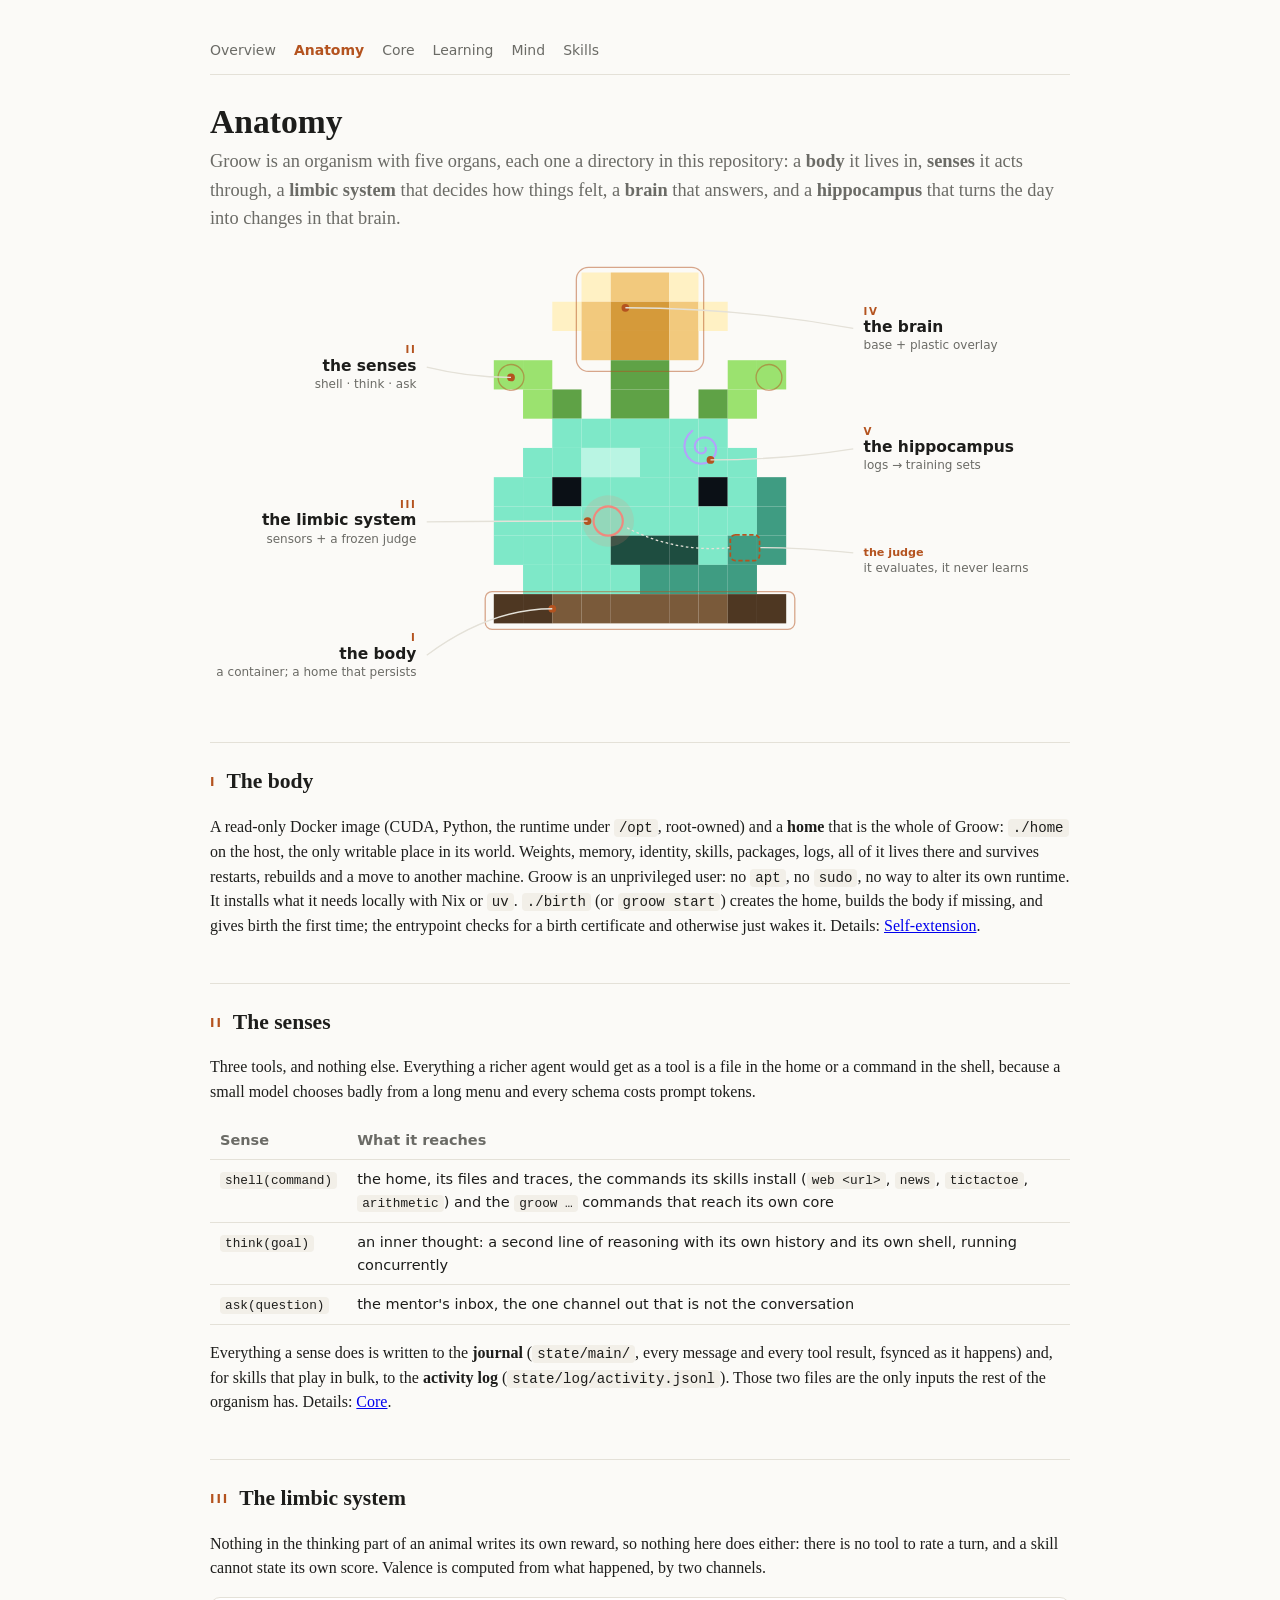
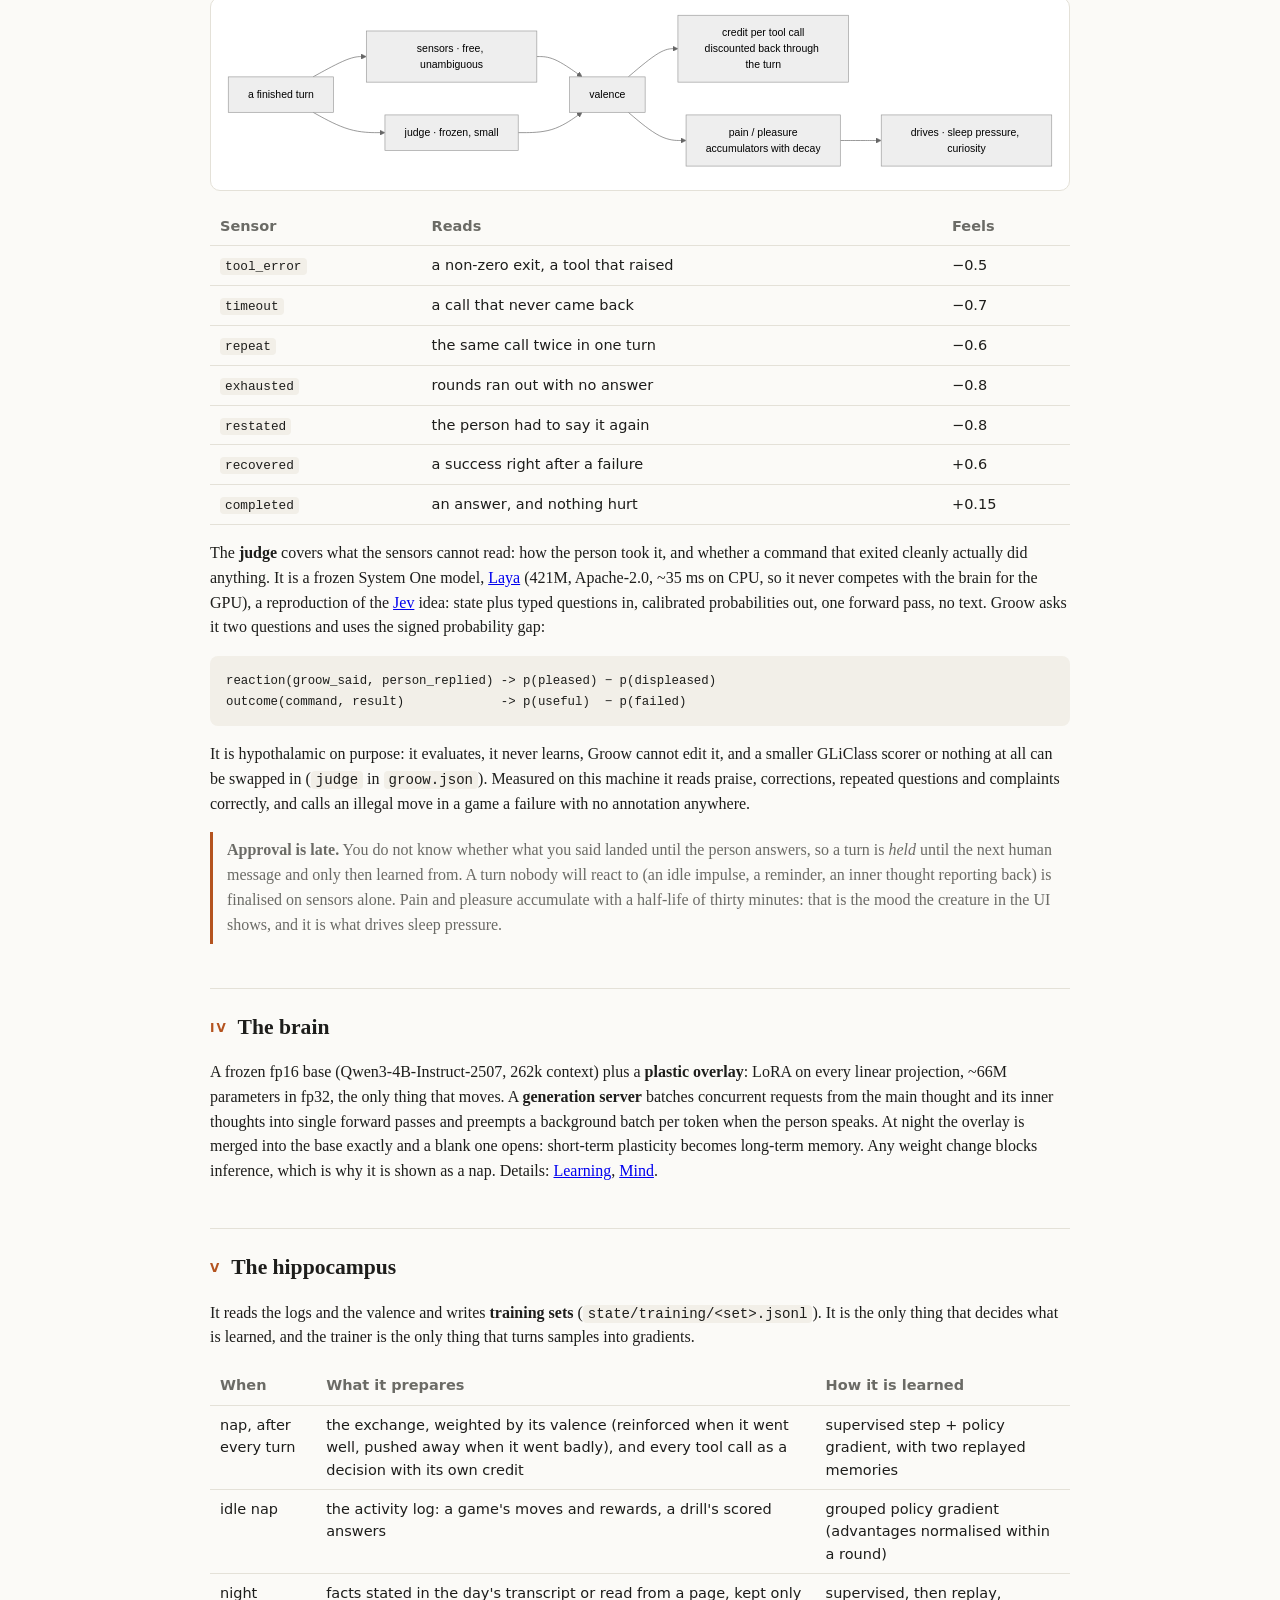
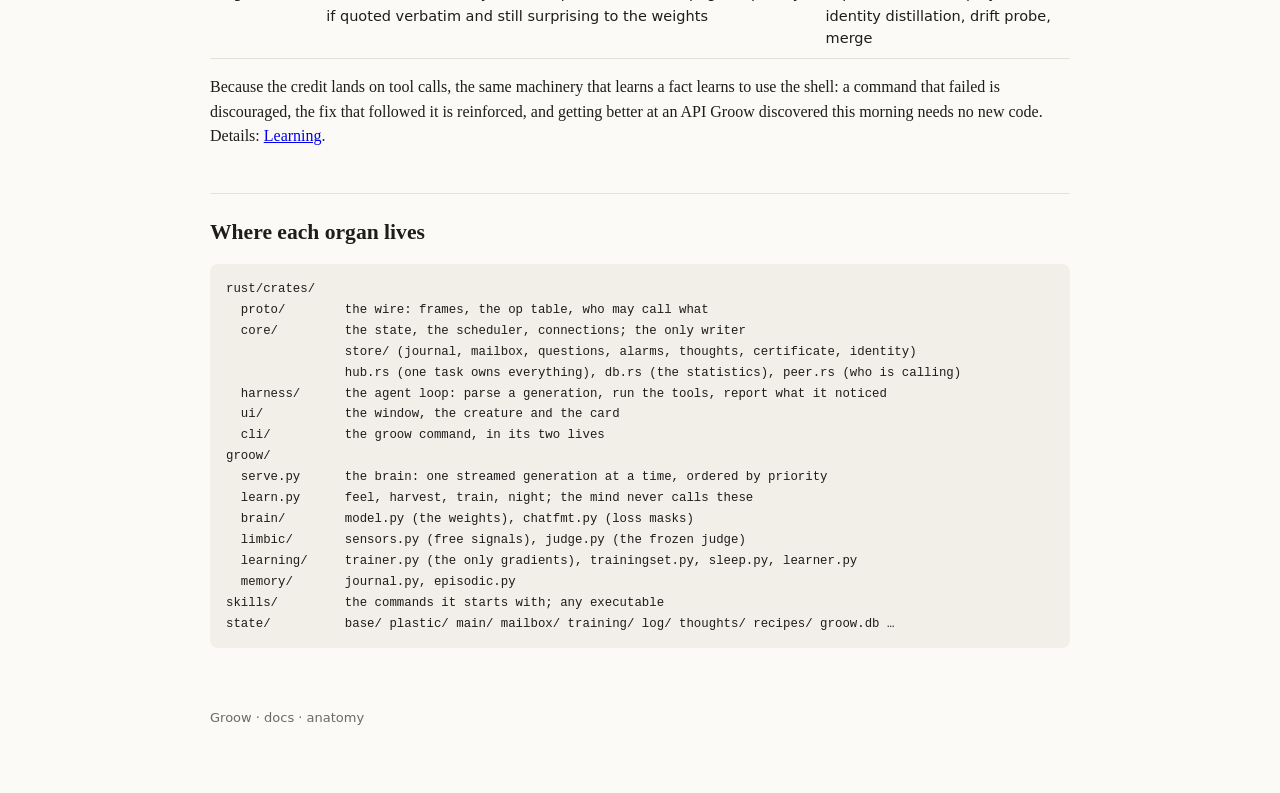
==== docs/anatomy.html @ c922eeb5 "learning runs between turns, and the docs follow the rewrite The core now schedules the learning pas" ====
<!doctype html><html lang="en"><head><title>Groow · anatomy</title><meta charset="utf-8"><meta name="viewport" content="width=device-width,initial-scale=1"><link rel="stylesheet" href="style.css"><script src="vendor/mermaid.min.js"></script><script src="_mermaid.js"></script><style>
.plate { width: 100%; height: auto; display: block; margin: 10px 0 30px; }
.plate .lead { stroke: var(--line); stroke-width: 1.5; fill: none; }
.plate .lead.soft { stroke-dasharray: 3 3; }
.plate .pin { fill: var(--accent); }
.plate .num { fill: var(--accent); font: 700 12px/1 system-ui, sans-serif; letter-spacing: .16em; }
.plate .ttl { fill: var(--ink); font: 600 18px/1 system-ui, sans-serif; }
.plate .gloss { fill: var(--mute); font: 400 14px/1 system-ui, sans-serif; }
.plate .tiny { fill: var(--accent); font: 600 13px/1 system-ui, sans-serif; }
.plate .organ-ring { fill: none; stroke: var(--accent); stroke-width: 1.5; opacity: .5; }
.plate .organ-limbic-halo { fill: #ff7b72; opacity: .16; }
.plate .organ-limbic { fill: none; stroke: #ff7b72; stroke-width: 2.5; opacity: .85; }
.plate .organ-spiral { fill: none; stroke: #b89cff; stroke-width: 2.5; stroke-linecap: round; opacity: .9; }
h2 .roman { color: var(--accent); font: 700 12px/1 system-ui, sans-serif; letter-spacing: .16em; margin-right: 10px; vertical-align: 2px; }
.plate .organ-judge { fill: none; stroke: var(--accent); stroke-width: 2; stroke-dasharray: 5 3; }
@media (max-width: 640px) { .plate .gloss { display: none; } }
</style></head><body><main>
<nav class="top"><a href="index.html">Overview</a><a href="anatomy.html" class="here">Anatomy</a><a href="core.html">Core</a><a href="learning.html">Learning</a><a href="mind.html">Mind</a><a href="extension.html">Skills</a></nav>
<h1>Anatomy</h1>
<p class="lead">Groow is an organism with five organs, each one a directory in this repository: a <b>body</b> it lives in, <b>senses</b> it acts through, a <b>limbic system</b> that decides how things felt, a <b>brain</b> that answers, and a <b>hippocampus</b> that turns the day into changes in that brain.</p>

<svg viewBox="0 115 1000 520" class="plate" role="img" aria-label="Groow's anatomy on a drawing of the creature: I the body, II the senses, III the limbic system with its judge, IV the brain, V the hippocampus">
  <g class="creature">
      <rect x="432" y="140" width="34" height="34" fill="#fff1c4"/>
      <rect x="466" y="140" width="34" height="34" fill="#f2c97d"/>
      <rect x="500" y="140" width="34" height="34" fill="#f2c97d"/>
      <rect x="534" y="140" width="34" height="34" fill="#fff1c4"/>
      <rect x="398" y="174" width="34" height="34" fill="#fff1c4"/>
      <rect x="432" y="174" width="34" height="34" fill="#f2c97d"/>
      <rect x="466" y="174" width="34" height="34" fill="#d59a3a"/>
      <rect x="500" y="174" width="34" height="34" fill="#d59a3a"/>
      <rect x="534" y="174" width="34" height="34" fill="#f2c97d"/>
      <rect x="568" y="174" width="34" height="34" fill="#fff1c4"/>
      <rect x="432" y="208" width="34" height="34" fill="#f2c97d"/>
      <rect x="466" y="208" width="34" height="34" fill="#d59a3a"/>
      <rect x="500" y="208" width="34" height="34" fill="#d59a3a"/>
      <rect x="534" y="208" width="34" height="34" fill="#f2c97d"/>
      <rect x="330" y="242" width="34" height="34" fill="#9be26f"/>
      <rect x="364" y="242" width="34" height="34" fill="#9be26f"/>
      <rect x="466" y="242" width="34" height="34" fill="#5fa246"/>
      <rect x="500" y="242" width="34" height="34" fill="#5fa246"/>
      <rect x="602" y="242" width="34" height="34" fill="#9be26f"/>
      <rect x="636" y="242" width="34" height="34" fill="#9be26f"/>
      <rect x="364" y="276" width="34" height="34" fill="#9be26f"/>
      <rect x="398" y="276" width="34" height="34" fill="#5fa246"/>
      <rect x="466" y="276" width="34" height="34" fill="#5fa246"/>
      <rect x="500" y="276" width="34" height="34" fill="#5fa246"/>
      <rect x="568" y="276" width="34" height="34" fill="#5fa246"/>
      <rect x="602" y="276" width="34" height="34" fill="#9be26f"/>
      <rect x="398" y="310" width="34" height="34" fill="#7ee8c8"/>
      <rect x="432" y="310" width="34" height="34" fill="#7ee8c8"/>
      <rect x="466" y="310" width="34" height="34" fill="#7ee8c8"/>
      <rect x="500" y="310" width="34" height="34" fill="#7ee8c8"/>
      <rect x="534" y="310" width="34" height="34" fill="#7ee8c8"/>
      <rect x="568" y="310" width="34" height="34" fill="#7ee8c8"/>
      <rect x="364" y="344" width="34" height="34" fill="#7ee8c8"/>
      <rect x="398" y="344" width="34" height="34" fill="#7ee8c8"/>
      <rect x="432" y="344" width="34" height="34" fill="#b9f5e3"/>
      <rect x="466" y="344" width="34" height="34" fill="#b9f5e3"/>
      <rect x="500" y="344" width="34" height="34" fill="#7ee8c8"/>
      <rect x="534" y="344" width="34" height="34" fill="#7ee8c8"/>
      <rect x="568" y="344" width="34" height="34" fill="#7ee8c8"/>
      <rect x="602" y="344" width="34" height="34" fill="#7ee8c8"/>
      <rect x="330" y="378" width="34" height="34" fill="#7ee8c8"/>
      <rect x="364" y="378" width="34" height="34" fill="#7ee8c8"/>
      <rect x="398" y="378" width="34" height="34" fill="#0b1016"/>
      <rect x="432" y="378" width="34" height="34" fill="#7ee8c8"/>
      <rect x="466" y="378" width="34" height="34" fill="#7ee8c8"/>
      <rect x="500" y="378" width="34" height="34" fill="#7ee8c8"/>
      <rect x="534" y="378" width="34" height="34" fill="#7ee8c8"/>
      <rect x="568" y="378" width="34" height="34" fill="#0b1016"/>
      <rect x="602" y="378" width="34" height="34" fill="#7ee8c8"/>
      <rect x="636" y="378" width="34" height="34" fill="#3f9c82"/>
      <rect x="330" y="412" width="34" height="34" fill="#7ee8c8"/>
      <rect x="364" y="412" width="34" height="34" fill="#7ee8c8"/>
      <rect x="398" y="412" width="34" height="34" fill="#7ee8c8"/>
      <rect x="432" y="412" width="34" height="34" fill="#7ee8c8"/>
      <rect x="466" y="412" width="34" height="34" fill="#7ee8c8"/>
      <rect x="500" y="412" width="34" height="34" fill="#7ee8c8"/>
      <rect x="534" y="412" width="34" height="34" fill="#7ee8c8"/>
      <rect x="568" y="412" width="34" height="34" fill="#7ee8c8"/>
      <rect x="602" y="412" width="34" height="34" fill="#7ee8c8"/>
      <rect x="636" y="412" width="34" height="34" fill="#3f9c82"/>
      <rect x="330" y="446" width="34" height="34" fill="#7ee8c8"/>
      <rect x="364" y="446" width="34" height="34" fill="#7ee8c8"/>
      <rect x="398" y="446" width="34" height="34" fill="#7ee8c8"/>
      <rect x="432" y="446" width="34" height="34" fill="#7ee8c8"/>
      <rect x="466" y="446" width="34" height="34" fill="#1e4d40"/>
      <rect x="500" y="446" width="34" height="34" fill="#1e4d40"/>
      <rect x="534" y="446" width="34" height="34" fill="#1e4d40"/>
      <rect x="568" y="446" width="34" height="34" fill="#7ee8c8"/>
      <rect x="602" y="446" width="34" height="34" fill="#3f9c82"/>
      <rect x="636" y="446" width="34" height="34" fill="#3f9c82"/>
      <rect x="364" y="480" width="34" height="34" fill="#7ee8c8"/>
      <rect x="398" y="480" width="34" height="34" fill="#7ee8c8"/>
      <rect x="432" y="480" width="34" height="34" fill="#7ee8c8"/>
      <rect x="466" y="480" width="34" height="34" fill="#7ee8c8"/>
      <rect x="500" y="480" width="34" height="34" fill="#3f9c82"/>
      <rect x="534" y="480" width="34" height="34" fill="#3f9c82"/>
      <rect x="568" y="480" width="34" height="34" fill="#3f9c82"/>
      <rect x="602" y="480" width="34" height="34" fill="#3f9c82"/>
      <rect x="330" y="514" width="34" height="34" fill="#4e3722"/>
      <rect x="364" y="514" width="34" height="34" fill="#4e3722"/>
      <rect x="398" y="514" width="34" height="34" fill="#7a5a3a"/>
      <rect x="432" y="514" width="34" height="34" fill="#7a5a3a"/>
      <rect x="466" y="514" width="34" height="34" fill="#7a5a3a"/>
      <rect x="500" y="514" width="34" height="34" fill="#7a5a3a"/>
      <rect x="534" y="514" width="34" height="34" fill="#7a5a3a"/>
      <rect x="568" y="514" width="34" height="34" fill="#7a5a3a"/>
      <rect x="602" y="514" width="34" height="34" fill="#4e3722"/>
      <rect x="636" y="514" width="34" height="34" fill="#4e3722"/>
  </g>
  <g class="organs">
      <rect x="320" y="511" width="360" height="44" rx="8" class="organ-ring"/><rect x="426" y="134" width="148" height="121" rx="14" class="organ-ring"/><circle cx="350" cy="262" r="15" class="organ-ring"/><circle cx="650" cy="262" r="15" class="organ-ring"/><circle cx="463" cy="429" r="30" class="organ-limbic-halo"/><circle cx="463" cy="429" r="17" class="organ-limbic"/><rect x="605" y="445" width="34" height="30" rx="6" class="organ-judge"/><path d="M 485 437 Q 542 466 604 460" class="lead soft"/>
  <polyline points="576.1,344.0 576.5,345.1 576.5,346.4 576.0,347.8 574.9,349.1 573.3,350.0 571.3,350.4 569.2,350.0 567.1,348.9 565.3,347.1 564.1,344.6 563.8,341.7 564.4,338.7 566.0,335.9 568.5,333.6 571.8,332.1 575.6,331.7 579.5,332.5 583.2,334.6 586.1,337.8 588.0,341.9 588.5,346.6 587.5,351.4 585.0,355.8 581.2,359.4 576.2,361.7 570.6,362.4 564.9,361.4 559.6,358.5 555.4,354.1 552.6,348.4 551.6,341.9 552.7,335.3 555.8,329.1 560.8,324.1" class="organ-spiral"/></g>
  <g class="callouts">
      <circle cx="483" cy="181" r="4.5" class="pin"/><path d="M 483 181 Q 616 181 748 205" class="lead"/><circle cx="582" cy="358" r="4.5" class="pin"/><path d="M 582 358 Q 665 358 748 345" class="lead"/><circle cx="350" cy="262" r="4.5" class="pin"/><path d="M 350 262 Q 301 262 252 250" class="lead"/><circle cx="439" cy="429" r="4.5" class="pin"/><path d="M 439 429 Q 345 429 252 430" class="lead"/><circle cx="398" cy="531" r="4.5" class="pin"/><path d="M 398 531 Q 325 531 252 585" class="lead"/><text x="760" y="470" text-anchor="start" class="tiny">the judge</text><text x="760" y="488" text-anchor="start" class="gloss">it evaluates, it never learns</text><path d="M 640 460 Q 685 460 748 466" class="lead"/>
      <text x="760" y="189" text-anchor="start" class="num">IV</text><text x="760" y="209" text-anchor="start" class="ttl">the brain</text><text x="760" y="229" text-anchor="start" class="gloss">base + plastic overlay</text><text x="760" y="329" text-anchor="start" class="num">V</text><text x="760" y="349" text-anchor="start" class="ttl">the hippocampus</text><text x="760" y="369" text-anchor="start" class="gloss">logs → training sets</text><text x="240" y="234" text-anchor="end" class="num">II</text><text x="240" y="254" text-anchor="end" class="ttl">the senses</text><text x="240" y="274" text-anchor="end" class="gloss">shell · think · ask</text><text x="240" y="414" text-anchor="end" class="num">III</text><text x="240" y="434" text-anchor="end" class="ttl">the limbic system</text><text x="240" y="454" text-anchor="end" class="gloss">sensors + a frozen judge</text><text x="240" y="569" text-anchor="end" class="num">I</text><text x="240" y="589" text-anchor="end" class="ttl">the body</text><text x="240" y="609" text-anchor="end" class="gloss">a container; a home that persists</text>
  </g>
</svg>


<h2><span class="roman">I</span>The body</h2>
<p>A read-only Docker image (CUDA, Python, the runtime under <code>/opt</code>, root-owned) and a <b>home</b> that is the whole of Groow: <code>./home</code> on the host, the only writable place in its world. Weights, memory, identity, skills, packages, logs, all of it lives there and survives restarts, rebuilds and a move to another machine. Groow is an unprivileged user: no <code>apt</code>, no <code>sudo</code>, no way to alter its own runtime. It installs what it needs locally with Nix or <code>uv</code>. <code>./birth</code> (or <code>groow start</code>) creates the home, builds the body if missing, and gives birth the first time; the entrypoint checks for a birth certificate and otherwise just wakes it. Details: <a href="extension.html">Self-extension</a>.</p>

<h2><span class="roman">II</span>The senses</h2>
<p>Three tools, and nothing else. Everything a richer agent would get as a tool is a file in the home or a command in the shell, because a small model chooses badly from a long menu and every schema costs prompt tokens.</p>
<table><tr><th>Sense</th><th>What it reaches</th></tr>
<tr><td><code>shell(command)</code></td><td>the home, its files and traces, the commands its skills install (<code>web &lt;url&gt;</code>, <code>news</code>, <code>tictactoe</code>, <code>arithmetic</code>) and the <code>groow …</code> commands that reach its own core</td></tr>
<tr><td><code>think(goal)</code></td><td>an inner thought: a second line of reasoning with its own history and its own shell, running concurrently</td></tr>
<tr><td><code>ask(question)</code></td><td>the mentor's inbox, the one channel out that is not the conversation</td></tr></table>
<p>Everything a sense does is written to the <b>journal</b> (<code>state/main/</code>, every message and every tool result, fsynced as it happens) and, for skills that play in bulk, to the <b>activity log</b> (<code>state/log/activity.jsonl</code>). Those two files are the only inputs the rest of the organism has. Details: <a href="core.html">Core</a>.</p>

<h2><span class="roman">III</span>The limbic system</h2>
<p>Nothing in the thinking part of an animal writes its own reward, so nothing here does either: there is no tool to rate a turn, and a skill cannot state its own score. Valence is computed from what happened, by two channels.</p>
<pre class="mermaid">
flowchart LR
  T["a finished turn"] --> S["sensors · free, unambiguous"]
  T --> J["judge · frozen, small"]
  S --> V["valence"]
  J --> V
  V --> C["credit per tool call<br/>discounted back through the turn"]
  V --> A["pain / pleasure<br/>accumulators with decay"]
  A --> D["drives · sleep pressure, curiosity"]
</pre>
<table><tr><th>Sensor</th><th>Reads</th><th>Feels</th></tr>
<tr><td><code>tool_error</code></td><td>a non-zero exit, a tool that raised</td><td>−0.5</td></tr>
<tr><td><code>timeout</code></td><td>a call that never came back</td><td>−0.7</td></tr>
<tr><td><code>repeat</code></td><td>the same call twice in one turn</td><td>−0.6</td></tr>
<tr><td><code>exhausted</code></td><td>rounds ran out with no answer</td><td>−0.8</td></tr>
<tr><td><code>restated</code></td><td>the person had to say it again</td><td>−0.8</td></tr>
<tr><td><code>recovered</code></td><td>a success right after a failure</td><td>+0.6</td></tr>
<tr><td><code>completed</code></td><td>an answer, and nothing hurt</td><td>+0.15</td></tr></table>
<p>The <b>judge</b> covers what the sensors cannot read: how the person took it, and whether a command that exited cleanly actually did anything. It is a frozen System One model, <a href="https://huggingface.co/convaiinnovations/laya">Laya</a> (421M, Apache-2.0, ~35 ms on CPU, so it never competes with the brain for the GPU), a reproduction of the <a href="https://typesafe.ai/">Jev</a> idea: state plus typed questions in, calibrated probabilities out, one forward pass, no text. Groow asks it two questions and uses the signed probability gap:</p>
<pre><code>reaction(groow_said, person_replied) -> p(pleased) − p(displeased)
outcome(command, result)             -> p(useful)  − p(failed)</code></pre>
<p>It is hypothalamic on purpose: it evaluates, it never learns, Groow cannot edit it, and a smaller GLiClass scorer or nothing at all can be swapped in (<code>judge</code> in <code>groow.json</code>). Measured on this machine it reads praise, corrections, repeated questions and complaints correctly, and calls an illegal move in a game a failure with no annotation anywhere.</p>
<p class="note"><b>Approval is late.</b> You do not know whether what you said landed until the person answers, so a turn is <em>held</em> until the next human message and only then learned from. A turn nobody will react to (an idle impulse, a reminder, an inner thought reporting back) is finalised on sensors alone. Pain and pleasure accumulate with a half-life of thirty minutes: that is the mood the creature in the UI shows, and it is what drives sleep pressure.</p>

<h2><span class="roman">IV</span>The brain</h2>
<p>A frozen fp16 base (Qwen3-4B-Instruct-2507, 262k context) plus a <b>plastic overlay</b>: LoRA on every linear projection, ~66M parameters in fp32, the only thing that moves. A <b>generation server</b> batches concurrent requests from the main thought and its inner thoughts into single forward passes and preempts a background batch per token when the person speaks. At night the overlay is merged into the base exactly and a blank one opens: short-term plasticity becomes long-term memory. Any weight change blocks inference, which is why it is shown as a nap. Details: <a href="learning.html">Learning</a>, <a href="mind.html">Mind</a>.</p>

<h2><span class="roman">V</span>The hippocampus</h2>
<p>It reads the logs and the valence and writes <b>training sets</b> (<code>state/training/&lt;set&gt;.jsonl</code>). It is the only thing that decides what is learned, and the trainer is the only thing that turns samples into gradients.</p>
<table><tr><th>When</th><th>What it prepares</th><th>How it is learned</th></tr>
<tr><td>nap, after every turn</td><td>the exchange, weighted by its valence (reinforced when it went well, pushed away when it went badly), and every tool call as a decision with its own credit</td><td>supervised step + policy gradient, with two replayed memories</td></tr>
<tr><td>idle nap</td><td>the activity log: a game's moves and rewards, a drill's scored answers</td><td>grouped policy gradient (advantages normalised within a round)</td></tr>
<tr><td>night</td><td>facts stated in the day's transcript or read from a page, kept only if quoted verbatim and still surprising to the weights</td><td>supervised, then replay, identity distillation, drift probe, merge</td></tr></table>
<p>Because the credit lands on tool calls, the same machinery that learns a fact learns to use the shell: a command that failed is discouraged, the fix that followed it is reinforced, and getting better at an API Groow discovered this morning needs no new code. Details: <a href="learning.html">Learning</a>.</p>

<h2>Where each organ lives</h2>
<pre><code>rust/crates/
  proto/        the wire: frames, the op table, who may call what
  core/         the state, the scheduler, connections; the only writer
                store/ (journal, mailbox, questions, alarms, thoughts, certificate, identity)
                hub.rs (one task owns everything), db.rs (the statistics), peer.rs (who is calling)
  harness/      the agent loop: parse a generation, run the tools, report what it noticed
  ui/           the window, the creature and the card
  cli/          the groow command, in its two lives
groow/
  serve.py      the brain: one streamed generation at a time, ordered by priority
  learn.py      feel, harvest, train, night; the mind never calls these
  brain/        model.py (the weights), chatfmt.py (loss masks)
  limbic/       sensors.py (free signals), judge.py (the frozen judge)
  learning/     trainer.py (the only gradients), trainingset.py, sleep.py, learner.py
  memory/       journal.py, episodic.py
skills/         the commands it starts with; any executable
state/          base/ plastic/ main/ mailbox/ training/ log/ thoughts/ recipes/ groow.db …</code></pre>
<footer>Groow · docs · anatomy</footer>
</main></body></html>
---- docs/style.css ----
:root{--bg:#fbfaf7;--ink:#1d1d1b;--mute:#6b6b66;--line:#e4e1d8;--accent:#b4531f;--card:#fff;--code:#f2efe8;--mono:ui-monospace,SFMono-Regular,Menlo,Consolas,monospace}
@media (prefers-color-scheme:dark){:root{--bg:#161614;--ink:#ecebe6;--mute:#9a9a92;--line:#2c2c28;--accent:#e58a52;--card:#1e1e1b;--code:#24241f}}
*{box-sizing:border-box}html{color-scheme:light dark}
body{margin:0;background:var(--bg);color:var(--ink);font:16px/1.55 Georgia,"Iowan Old Style",serif;padding:0 16px}
main{max-width:860px;margin:0 auto;padding:40px 0 80px}
nav.top{display:flex;gap:18px;flex-wrap:wrap;font-family:system-ui,sans-serif;font-size:14px;color:var(--mute);border-bottom:1px solid var(--line);padding-bottom:12px;margin-bottom:28px}
nav.top a{color:var(--mute);text-decoration:none}nav.top a.here{color:var(--accent);font-weight:600}
h1{font-size:2.1rem;line-height:1.15;margin:0 0 6px}h2{font-size:1.35rem;margin:44px 0 10px;border-top:1px solid var(--line);padding-top:22px}h3{font-size:1.05rem;margin:26px 0 6px;font-family:system-ui,sans-serif}
p.lead{font-size:1.15rem;color:var(--mute);margin-top:0}
table{border-collapse:collapse;width:100%;margin:14px 0;font-family:system-ui,sans-serif;font-size:14.5px}
th,td{text-align:left;padding:8px 10px;border-bottom:1px solid var(--line);vertical-align:top}th{color:var(--mute);font-weight:600}
.wide{overflow-x:auto}
code,pre{font-family:var(--mono);font-size:.88em}code{background:var(--code);padding:1px 5px;border-radius:4px}
pre{background:var(--code);padding:14px 16px;border-radius:8px;overflow-x:auto;line-height:1.45}pre code{background:none;padding:0}
.card{background:var(--card);border:1px solid var(--line);border-radius:10px;padding:16px 18px;margin:16px 0}
.grid{display:grid;grid-template-columns:repeat(auto-fit,minmax(230px,1fr));gap:14px}
.k{font-family:system-ui,sans-serif;font-size:12px;letter-spacing:.06em;text-transform:uppercase;color:var(--accent);font-weight:700}
.mermaid{background:var(--card);border:1px solid var(--line);border-radius:10px;padding:12px;margin:16px 0;overflow-x:auto}
.note{border-left:3px solid var(--accent);padding:6px 14px;color:var(--mute);margin:16px 0}
footer{margin-top:60px;color:var(--mute);font-size:13px;font-family:system-ui,sans-serif}
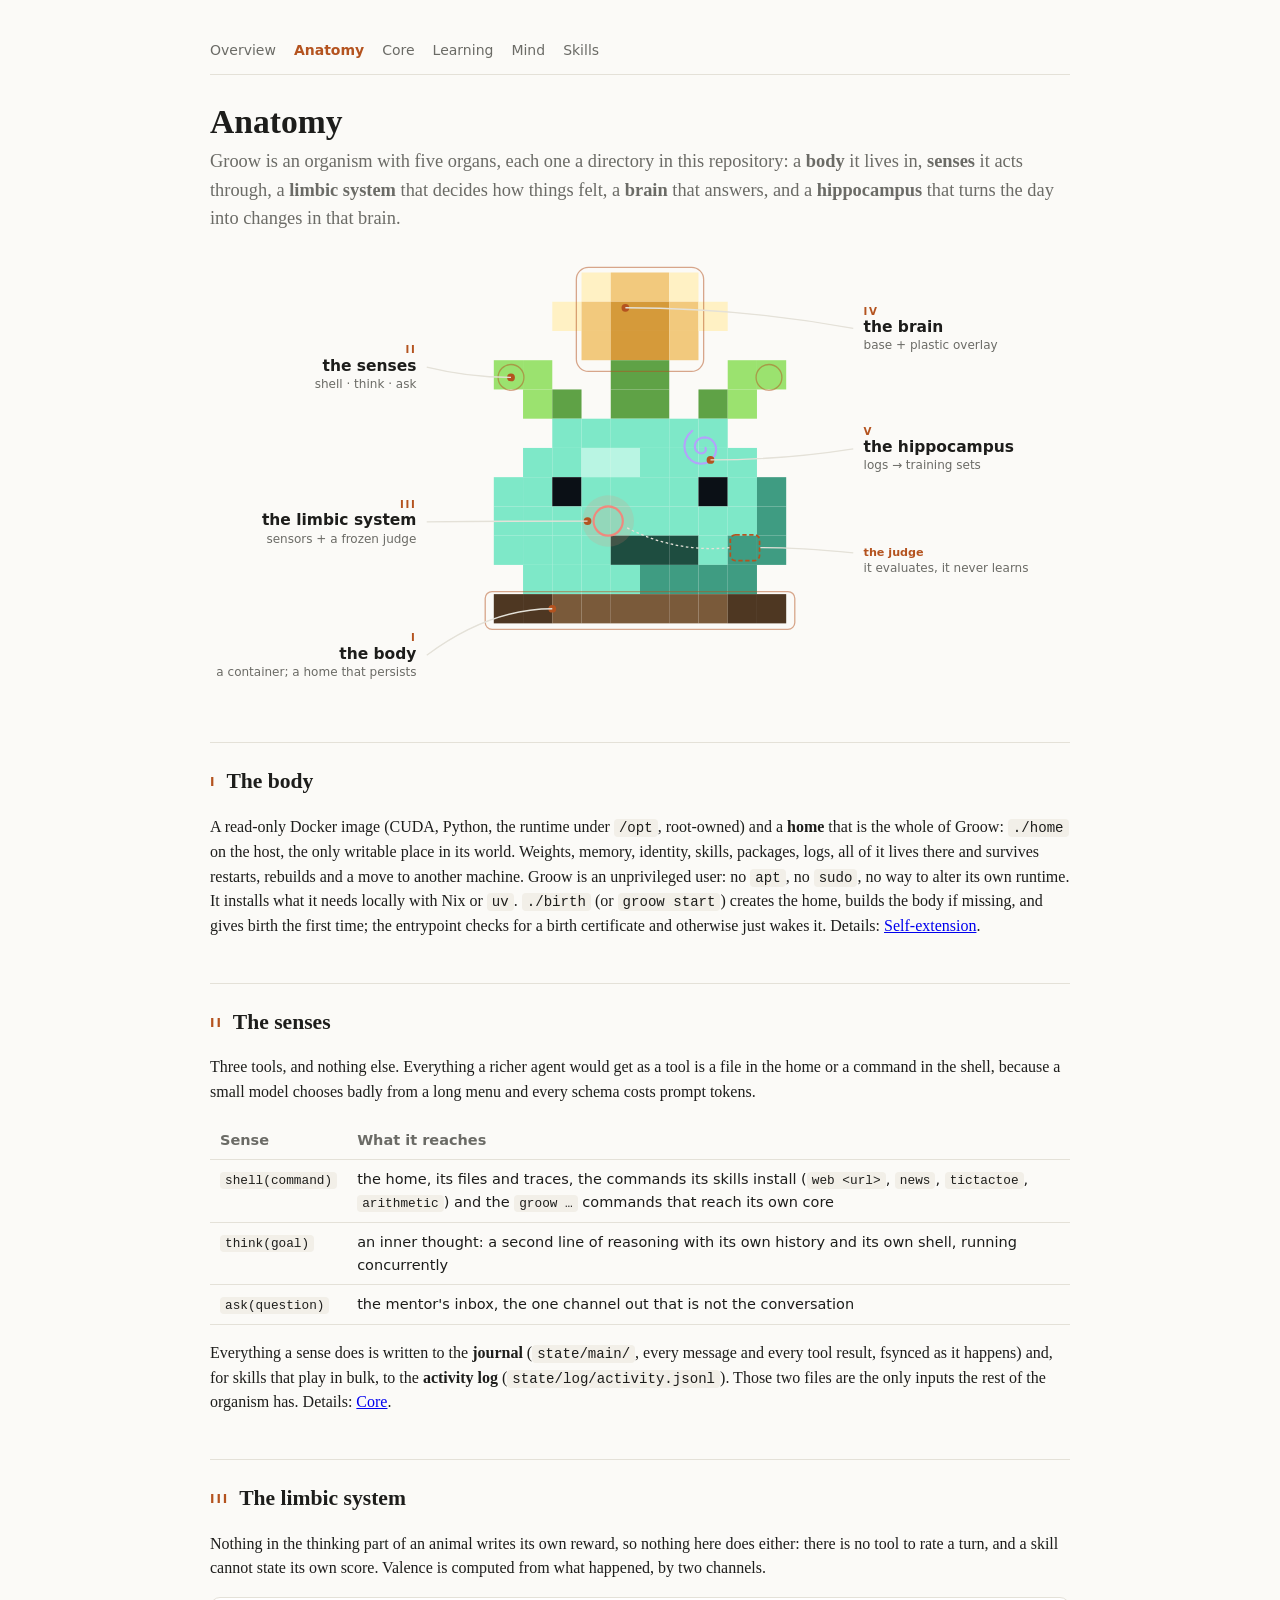
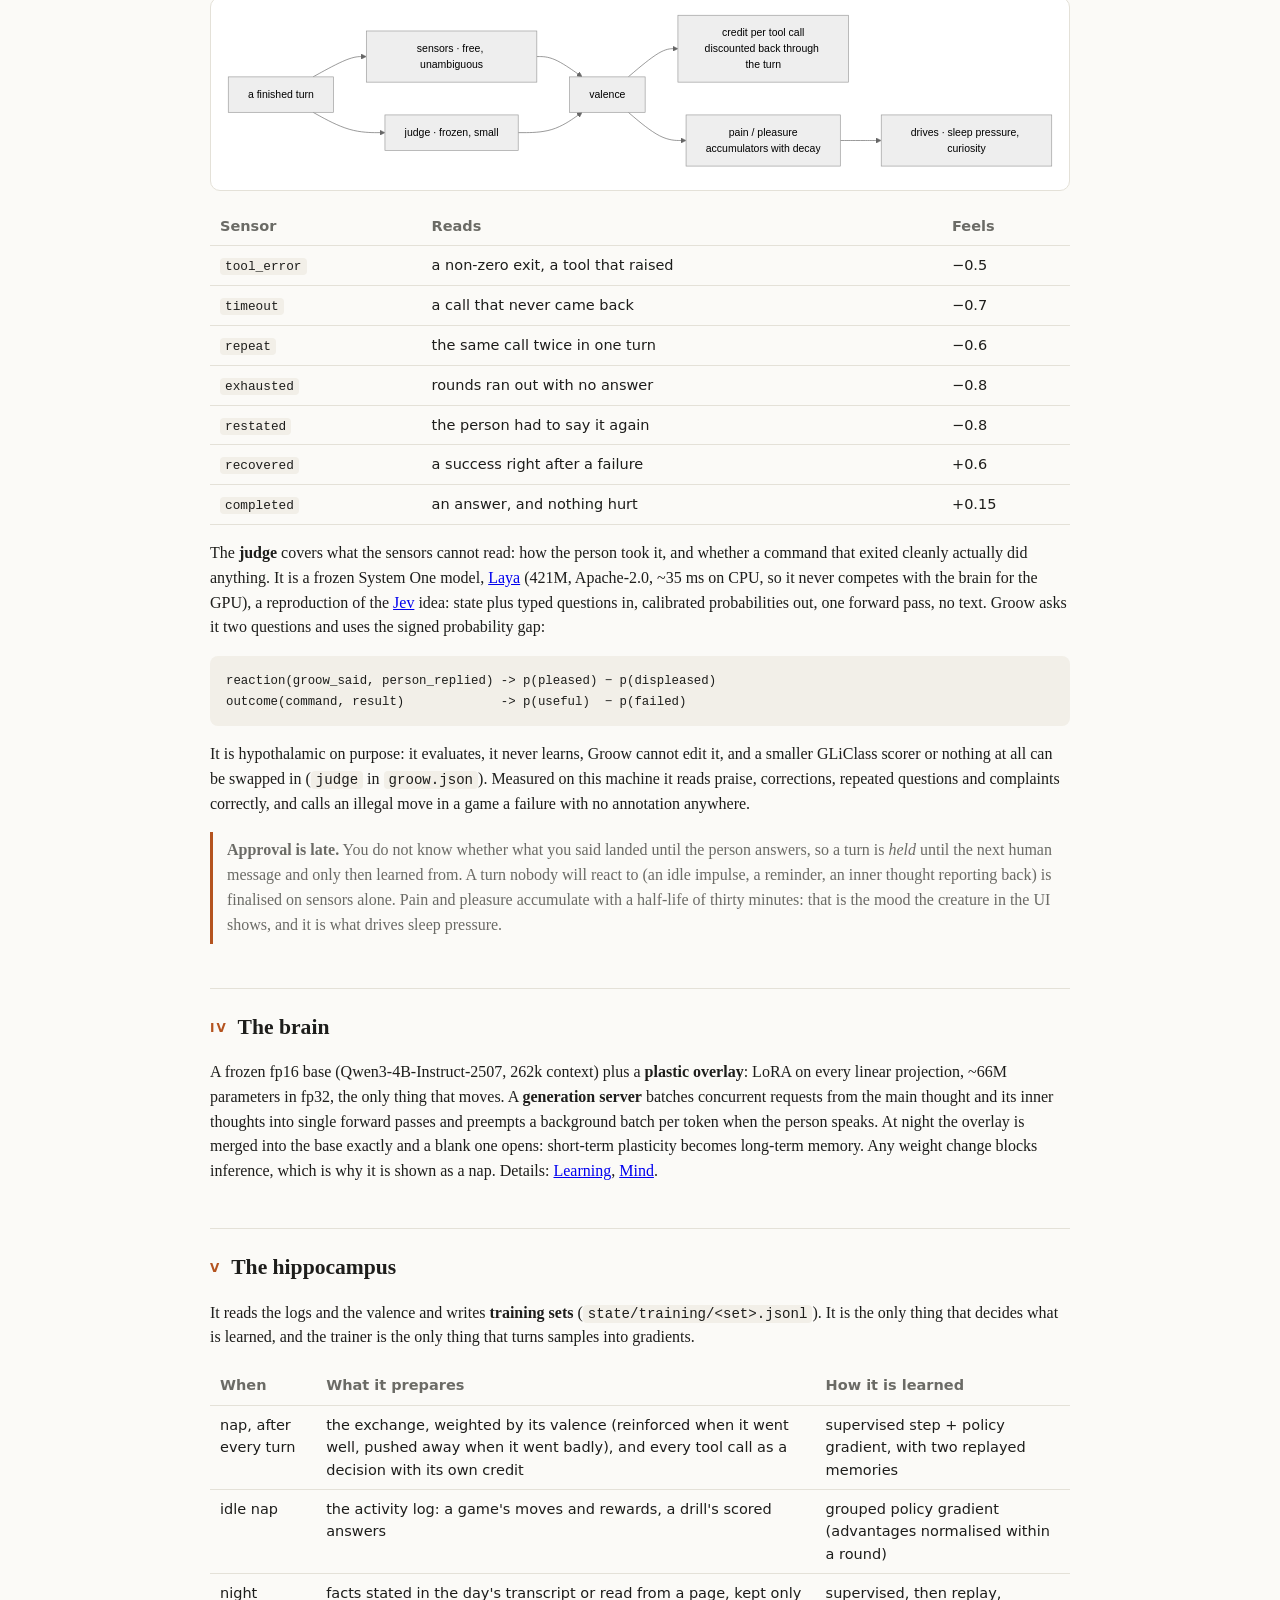
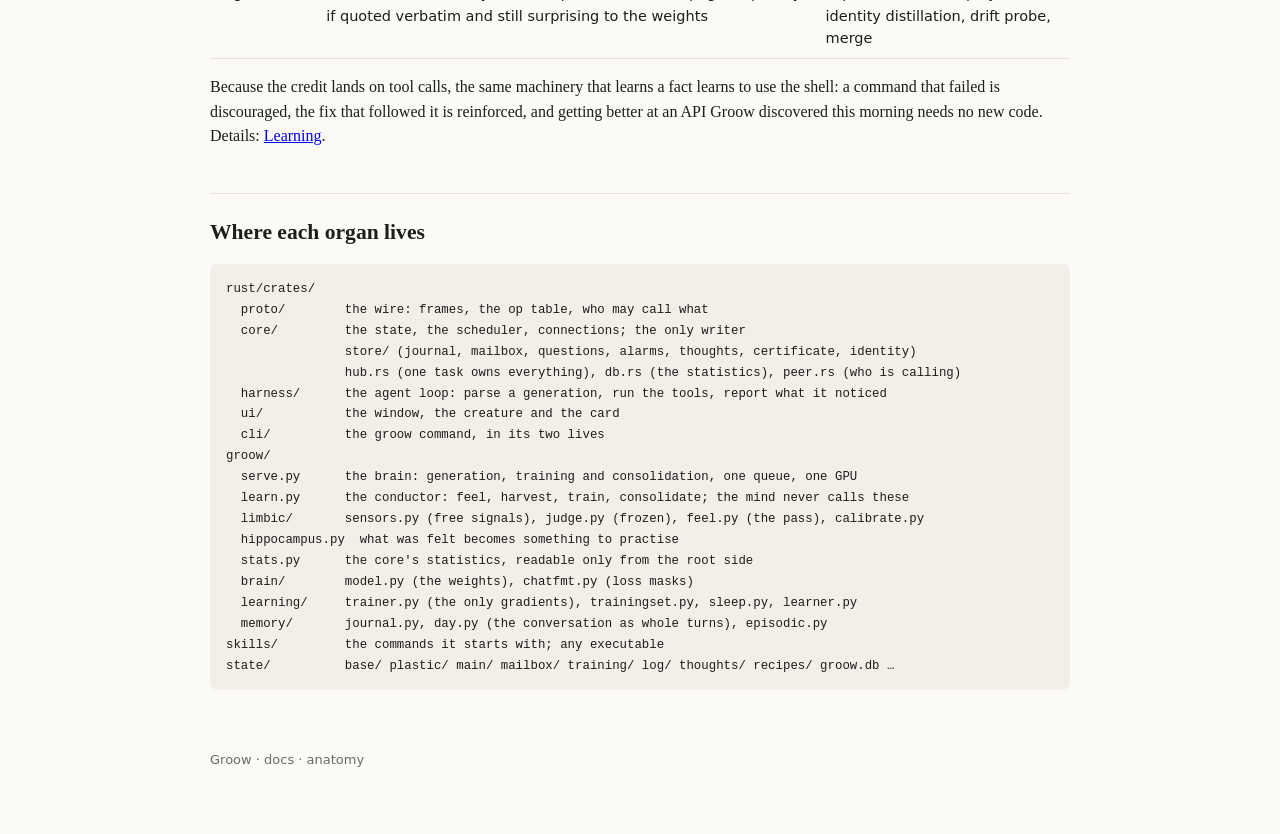
==== commit 87fa6acb: "the limbic system goes back under its own name The pass that reads the sensors and asks the judge is" ====
--- a/docs/anatomy.html
+++ b/docs/anatomy.html
@@ -178,12 +178,14 @@
   ui/           the window, the creature and the card
   cli/          the groow command, in its two lives
 groow/
-  serve.py      the brain: one streamed generation at a time, ordered by priority
-  learn.py      feel, harvest, train, night; the mind never calls these
+  serve.py      the brain: generation, training and consolidation, one queue, one GPU
+  learn.py      the conductor: feel, harvest, train, consolidate; the mind never calls these
+  limbic/       sensors.py (free signals), judge.py (frozen), feel.py (the pass), calibrate.py
+  hippocampus.py  what was felt becomes something to practise
+  stats.py      the core's statistics, readable only from the root side
   brain/        model.py (the weights), chatfmt.py (loss masks)
-  limbic/       sensors.py (free signals), judge.py (the frozen judge)
   learning/     trainer.py (the only gradients), trainingset.py, sleep.py, learner.py
-  memory/       journal.py, episodic.py
+  memory/       journal.py, day.py (the conversation as whole turns), episodic.py
 skills/         the commands it starts with; any executable
 state/          base/ plastic/ main/ mailbox/ training/ log/ thoughts/ recipes/ groow.db …</code></pre>
 <footer>Groow · docs · anatomy</footer>
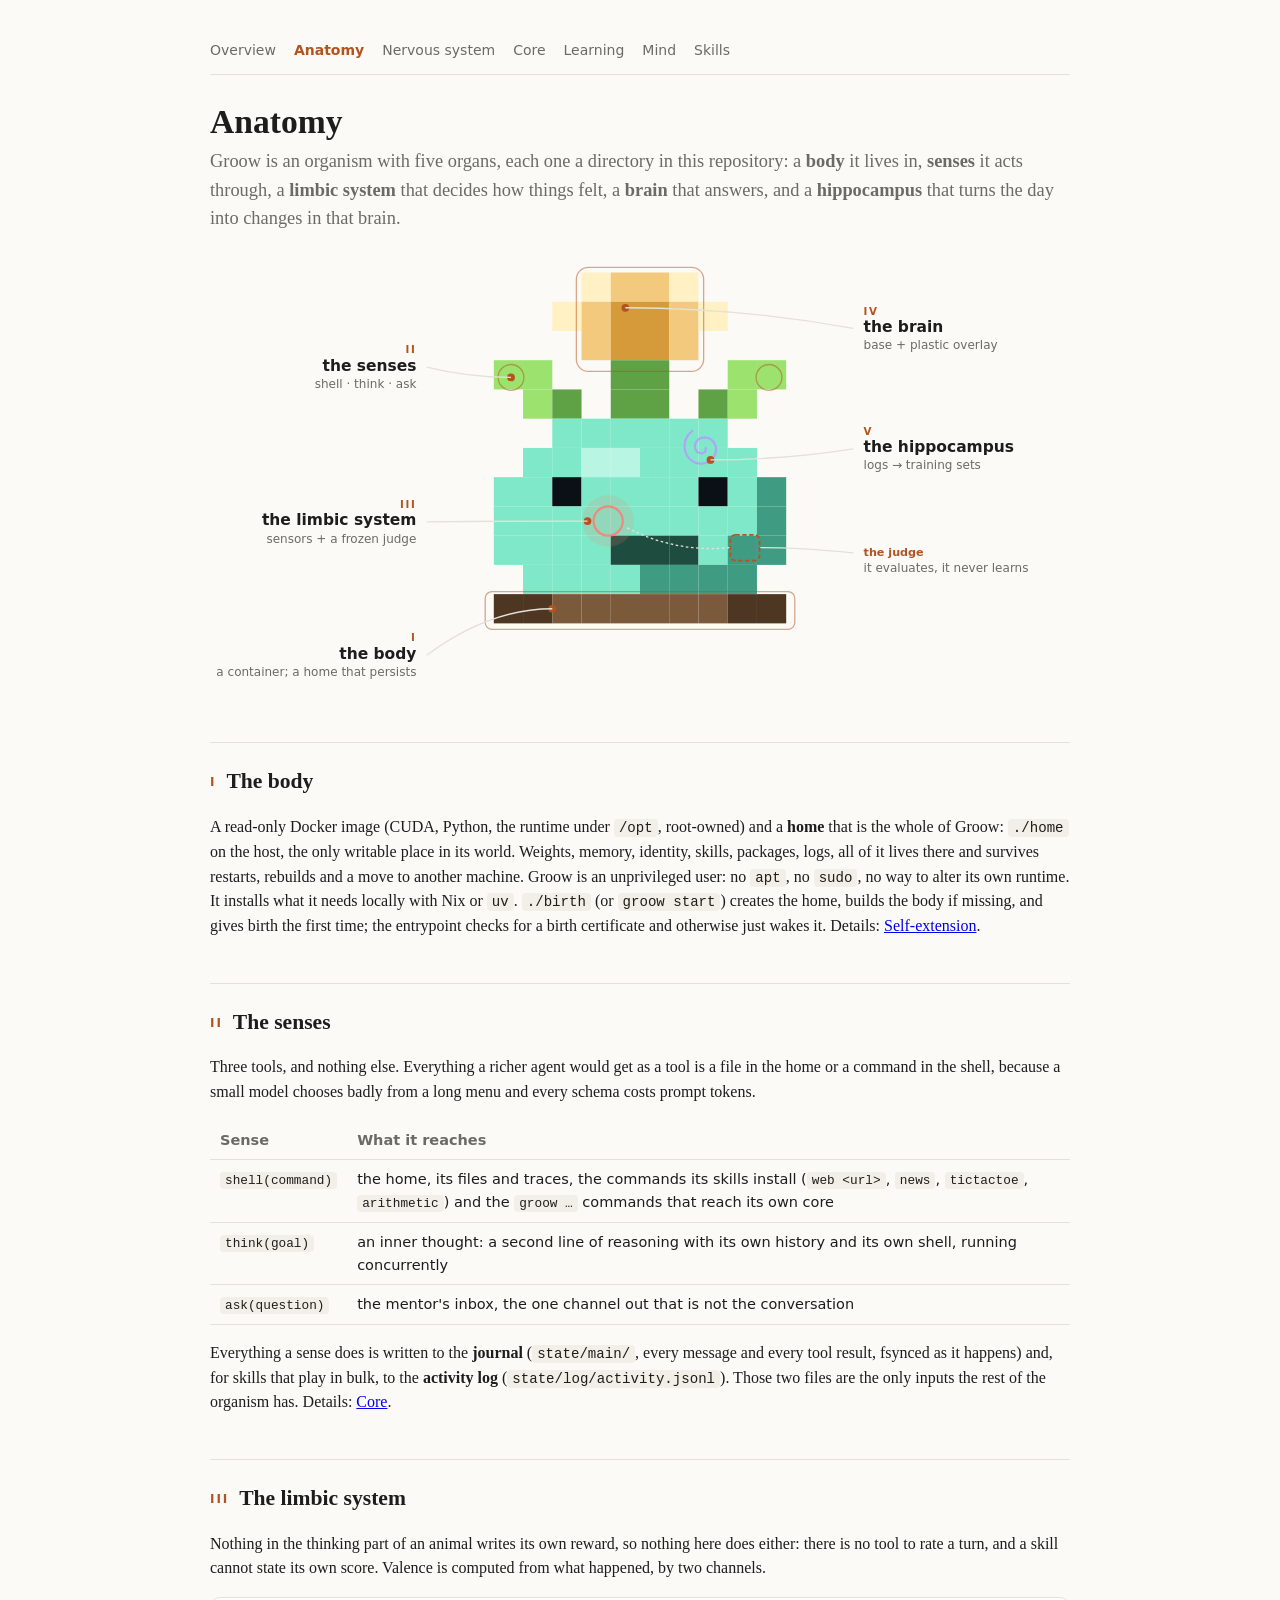
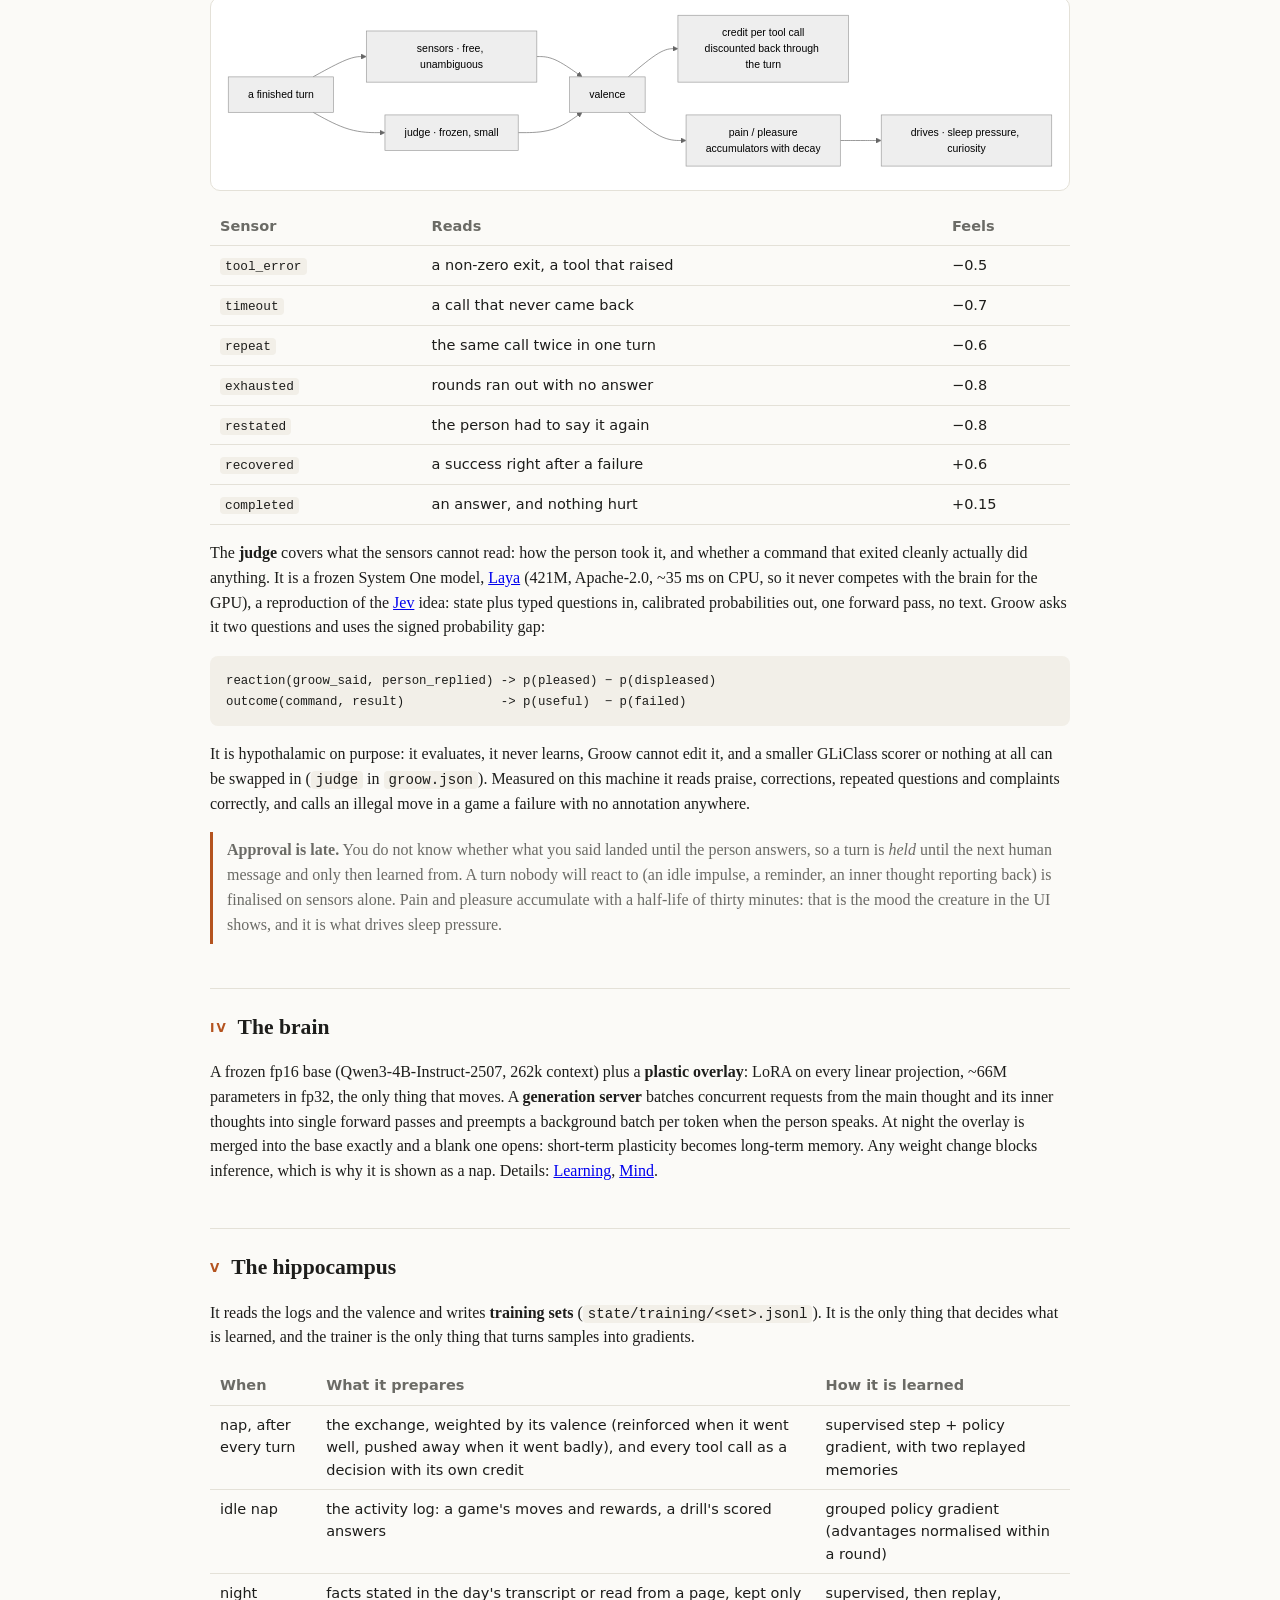
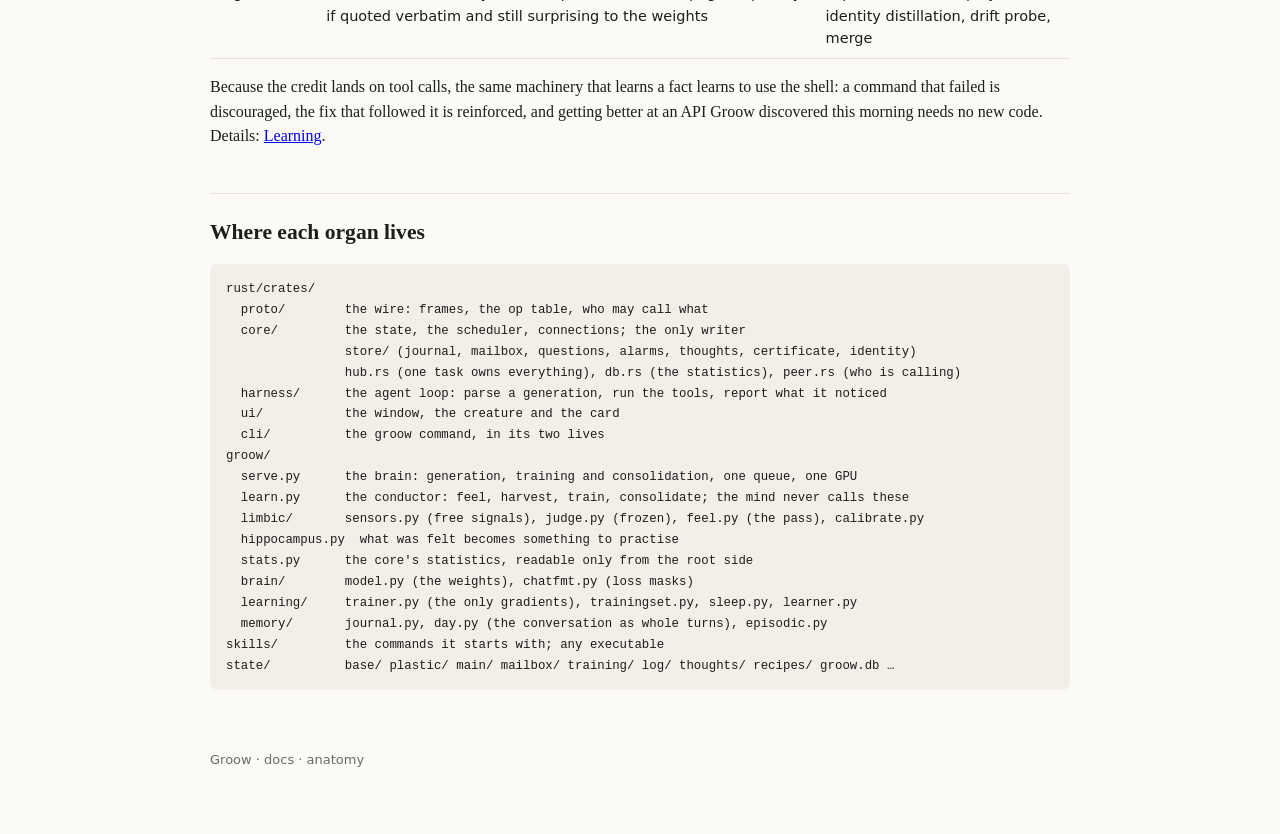
==== commit f1c6a267: "the protocol becomes a schema, in one place nervous_system/ now holds every way the parts talk to ea" ====
--- a/docs/anatomy.html
+++ b/docs/anatomy.html
@@ -15,7 +15,7 @@
 .plate .organ-judge { fill: none; stroke: var(--accent); stroke-width: 2; stroke-dasharray: 5 3; }
 @media (max-width: 640px) { .plate .gloss { display: none; } }
 </style></head><body><main>
-<nav class="top"><a href="index.html">Overview</a><a href="anatomy.html" class="here">Anatomy</a><a href="core.html">Core</a><a href="learning.html">Learning</a><a href="mind.html">Mind</a><a href="extension.html">Skills</a></nav>
+<nav class="top"><a href="index.html">Overview</a><a href="anatomy.html" class="here">Anatomy</a><a href="nervous.html">Nervous system</a><a href="core.html">Core</a><a href="learning.html">Learning</a><a href="mind.html">Mind</a><a href="extension.html">Skills</a></nav>
 <h1>Anatomy</h1>
 <p class="lead">Groow is an organism with five organs, each one a directory in this repository: a <b>body</b> it lives in, <b>senses</b> it acts through, a <b>limbic system</b> that decides how things felt, a <b>brain</b> that answers, and a <b>hippocampus</b> that turns the day into changes in that brain.</p>
 
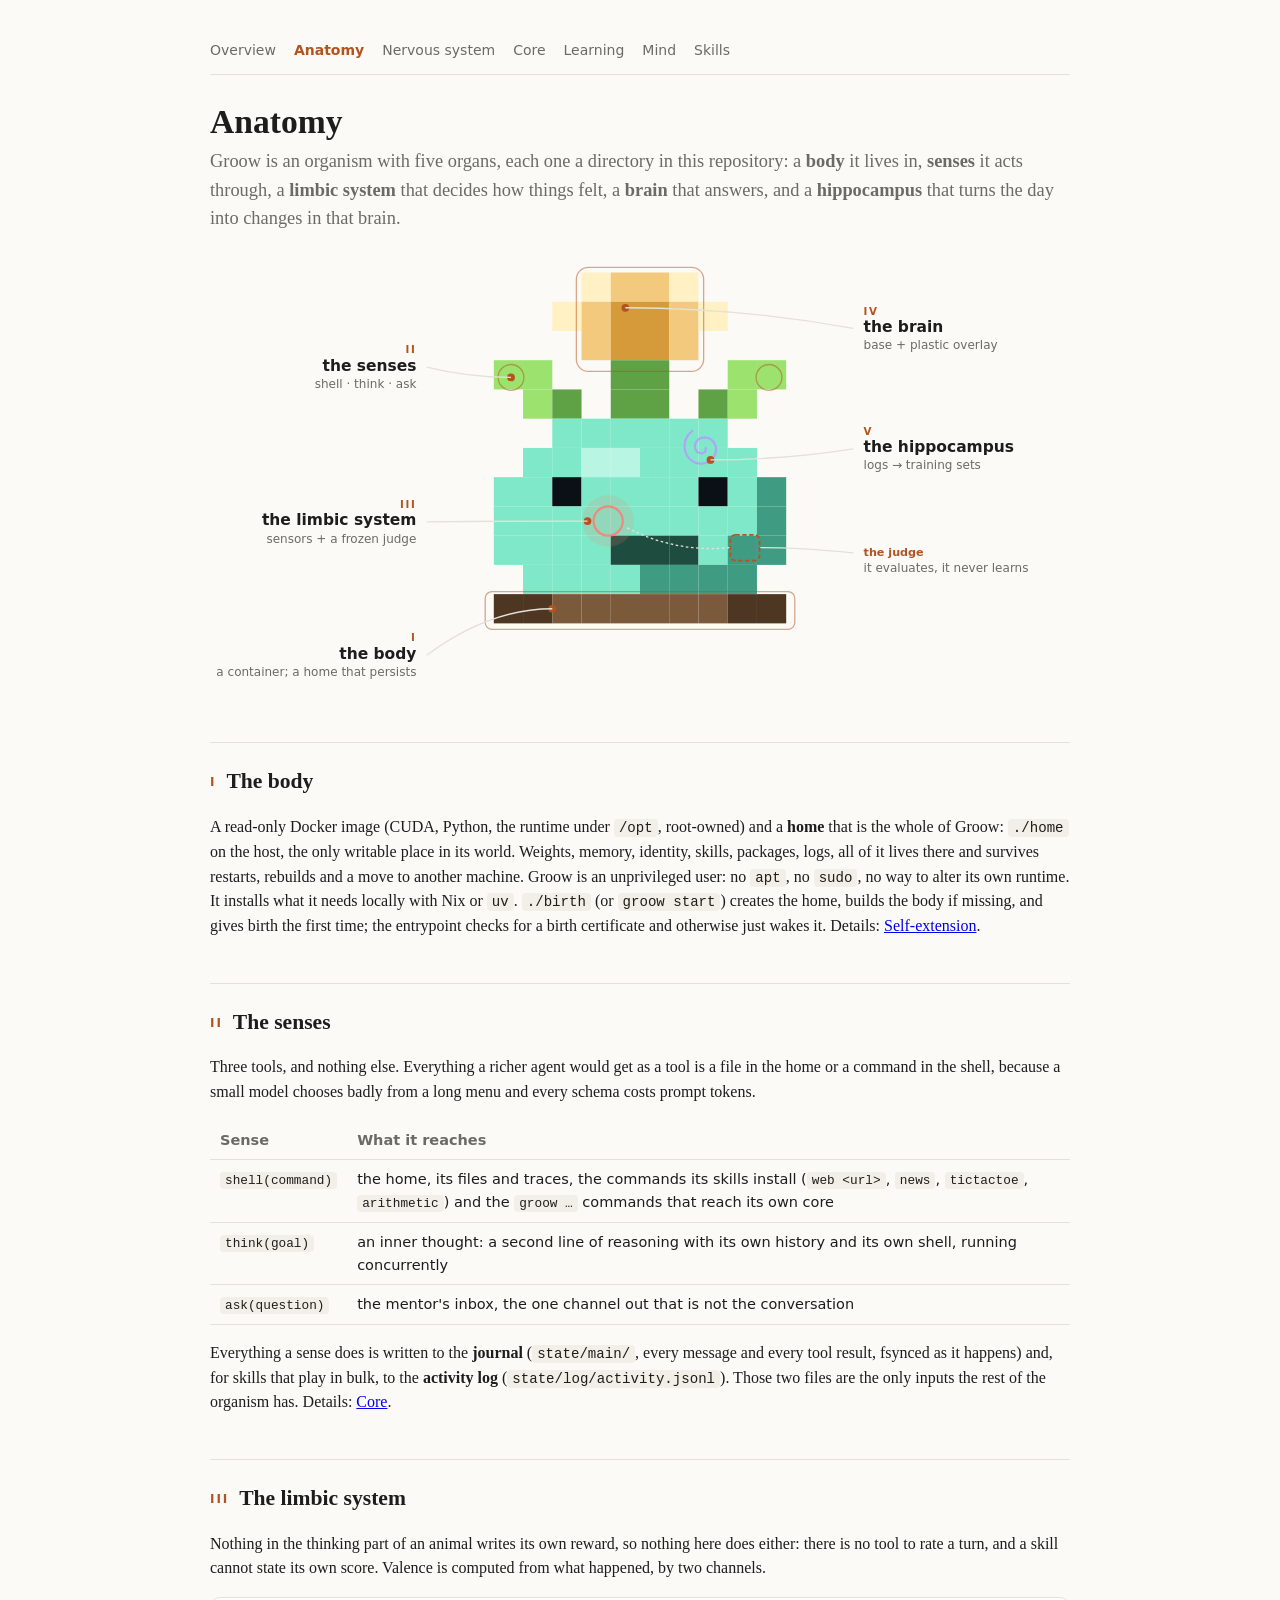
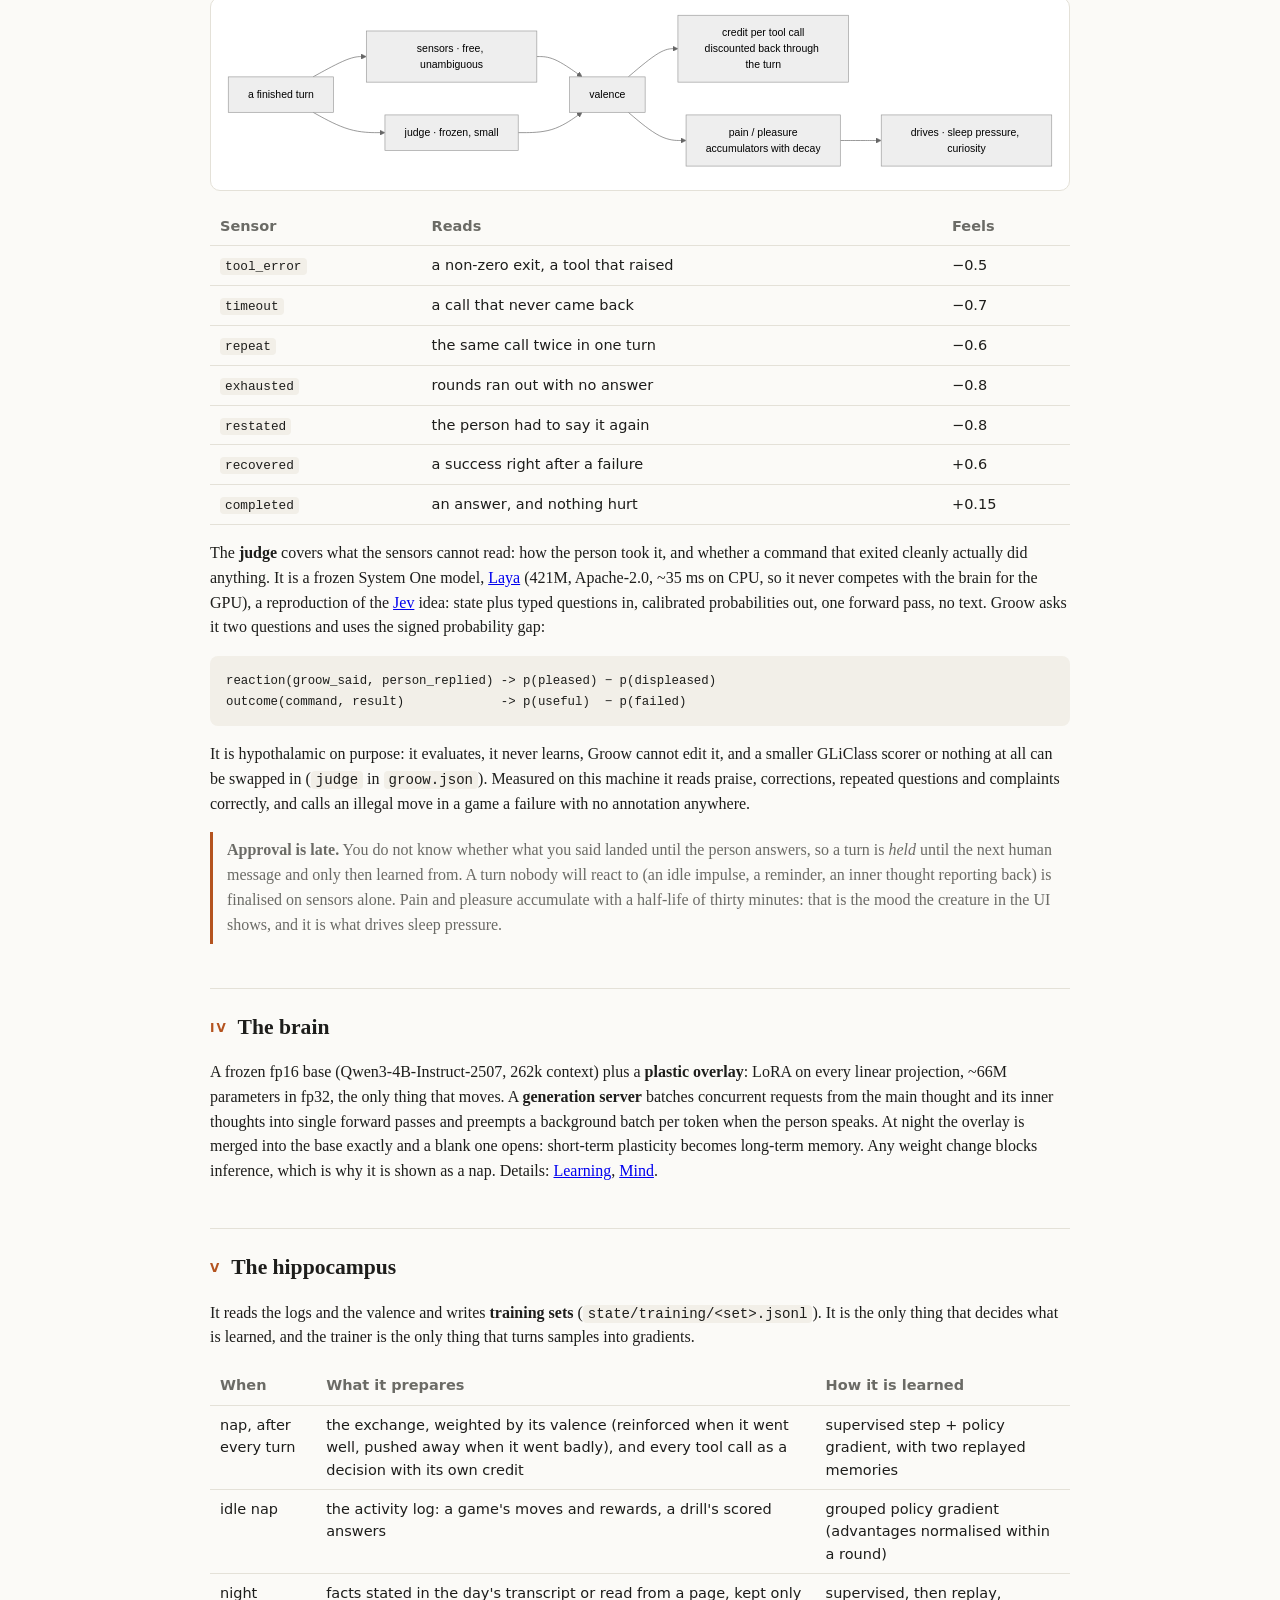
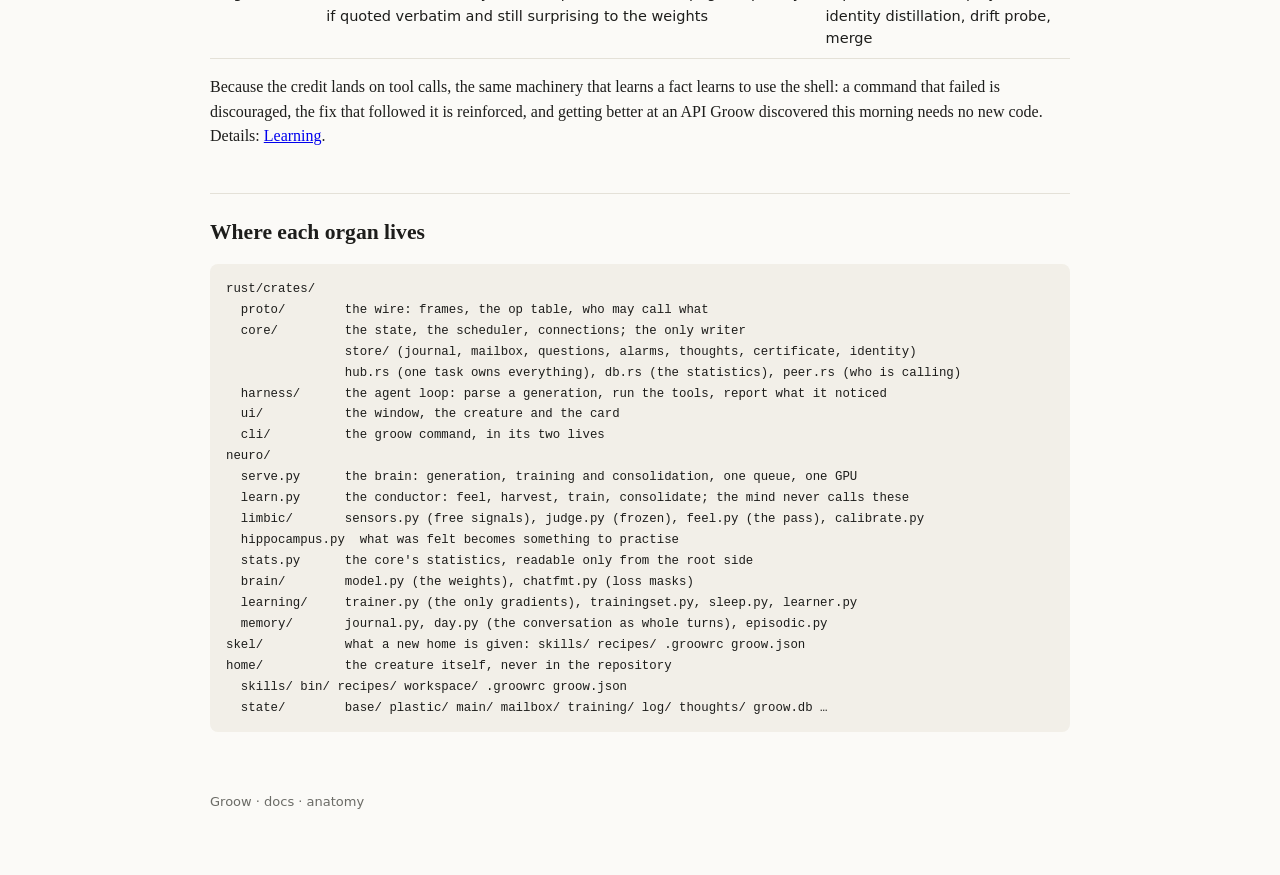
==== commit 7f50d121: "skel: what a creature is given, apart from what it becomes The shipped skills, manual and settings w" ====
--- a/docs/anatomy.html
+++ b/docs/anatomy.html
@@ -177,7 +177,7 @@
   harness/      the agent loop: parse a generation, run the tools, report what it noticed
   ui/           the window, the creature and the card
   cli/          the groow command, in its two lives
-groow/
+neuro/
   serve.py      the brain: generation, training and consolidation, one queue, one GPU
   learn.py      the conductor: feel, harvest, train, consolidate; the mind never calls these
   limbic/       sensors.py (free signals), judge.py (frozen), feel.py (the pass), calibrate.py
@@ -186,7 +186,9 @@
   brain/        model.py (the weights), chatfmt.py (loss masks)
   learning/     trainer.py (the only gradients), trainingset.py, sleep.py, learner.py
   memory/       journal.py, day.py (the conversation as whole turns), episodic.py
-skills/         the commands it starts with; any executable
-state/          base/ plastic/ main/ mailbox/ training/ log/ thoughts/ recipes/ groow.db …</code></pre>
+skel/           what a new home is given: skills/ recipes/ .groowrc groow.json
+home/           the creature itself, never in the repository
+  skills/ bin/ recipes/ workspace/ .groowrc groow.json
+  state/        base/ plastic/ main/ mailbox/ training/ log/ thoughts/ groow.db …</code></pre>
 <footer>Groow · docs · anatomy</footer>
 </main></body></html>
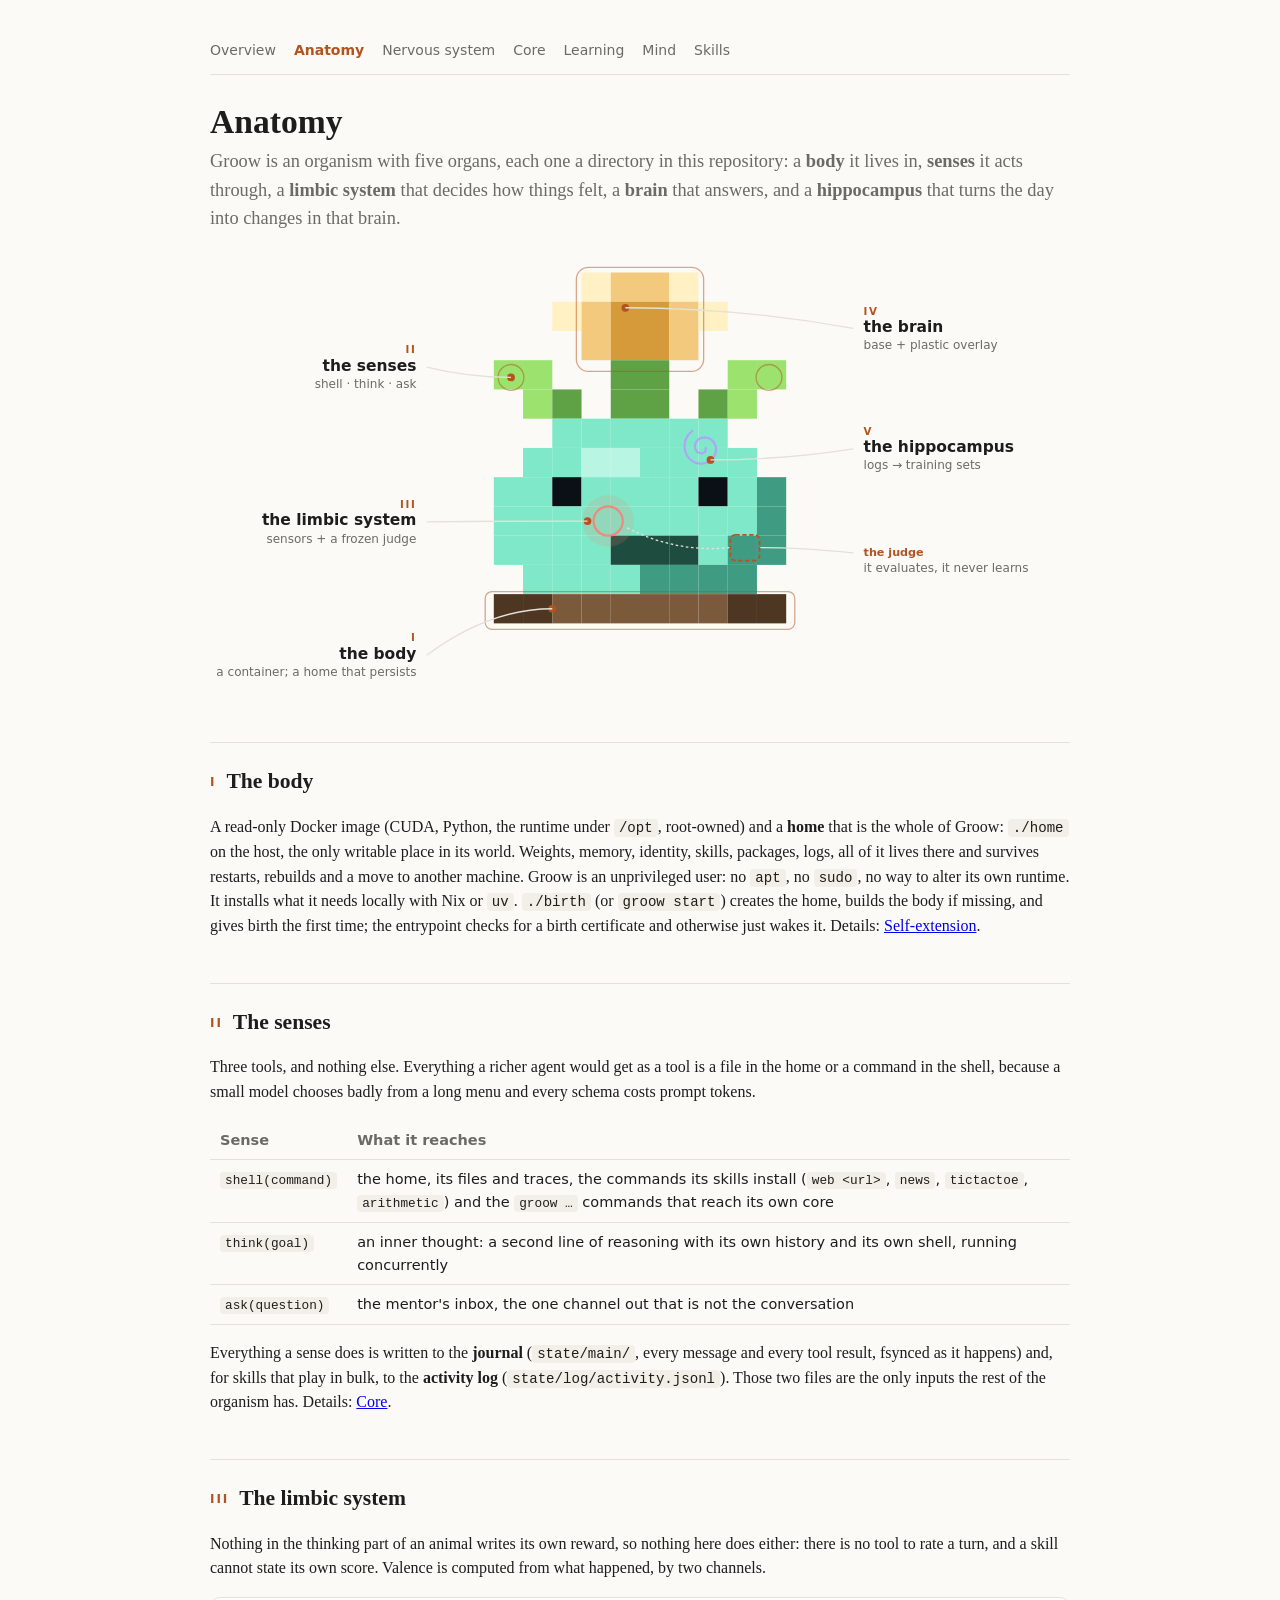
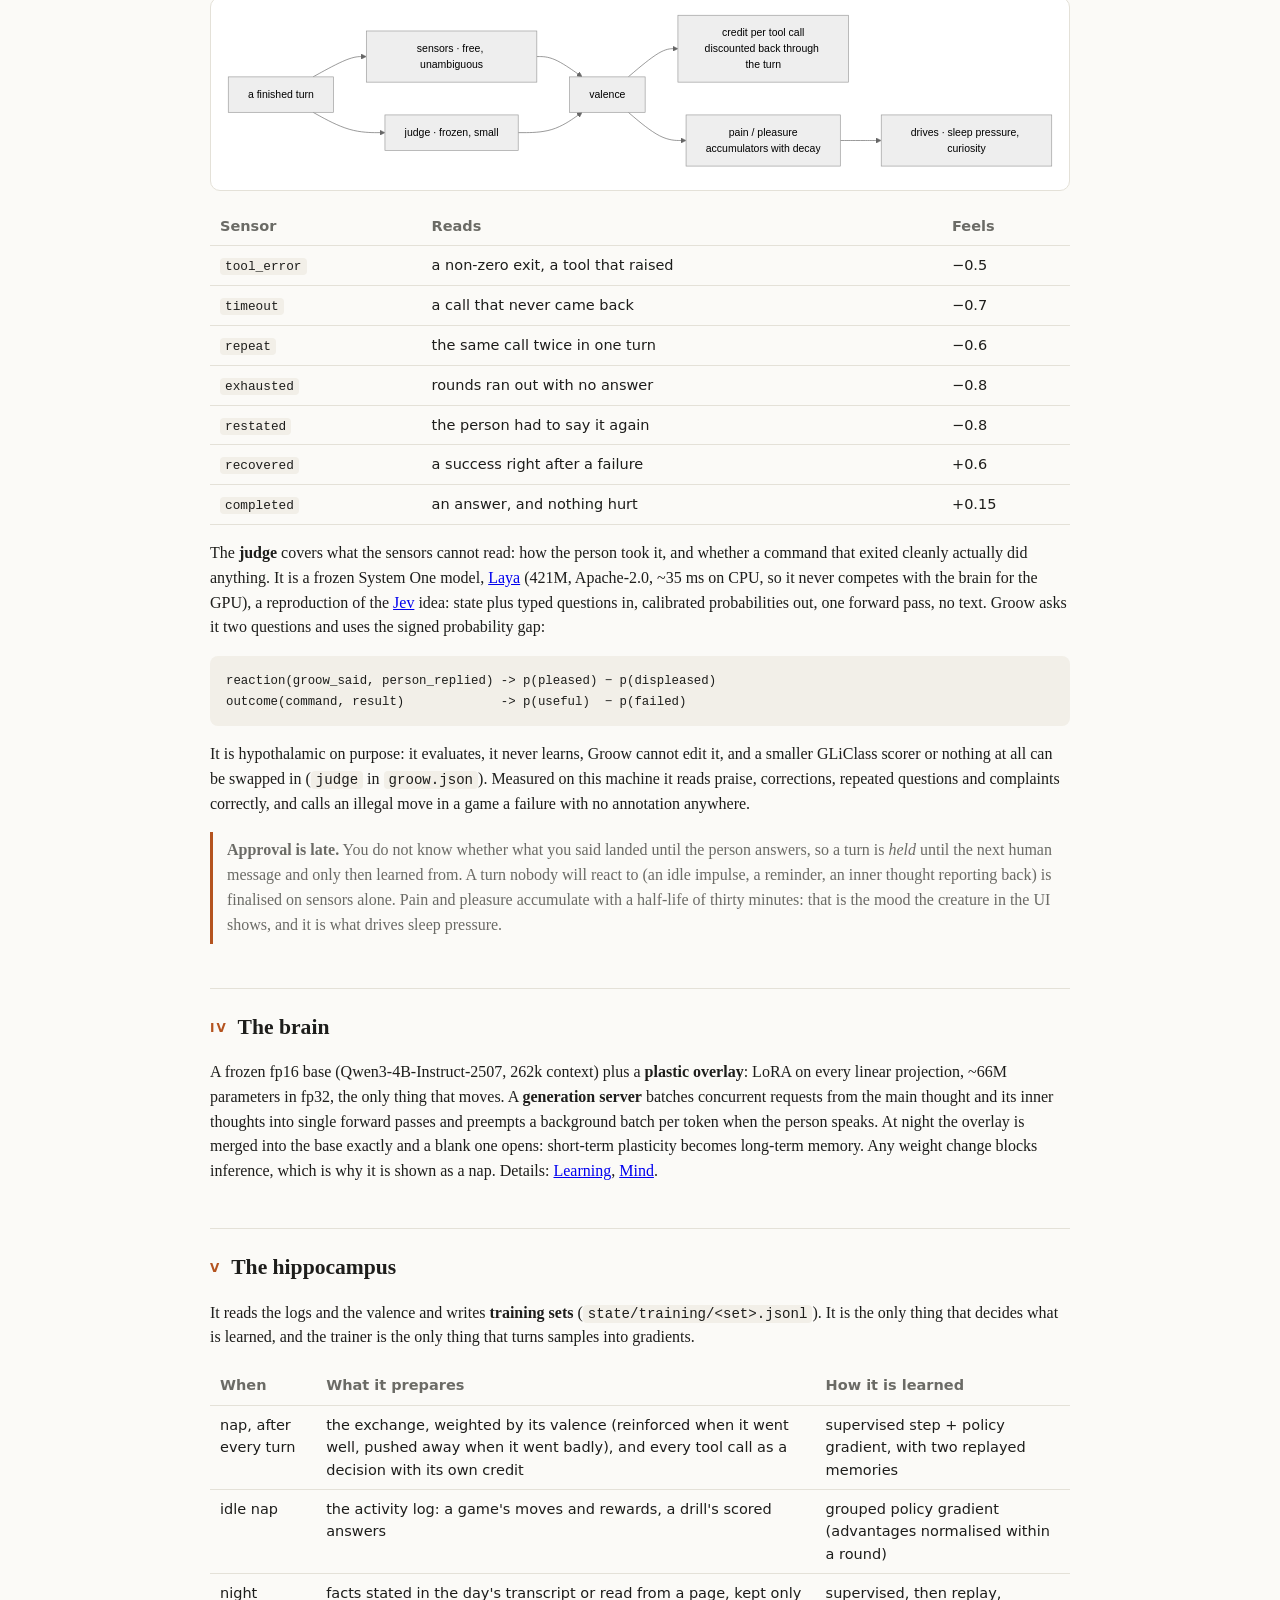
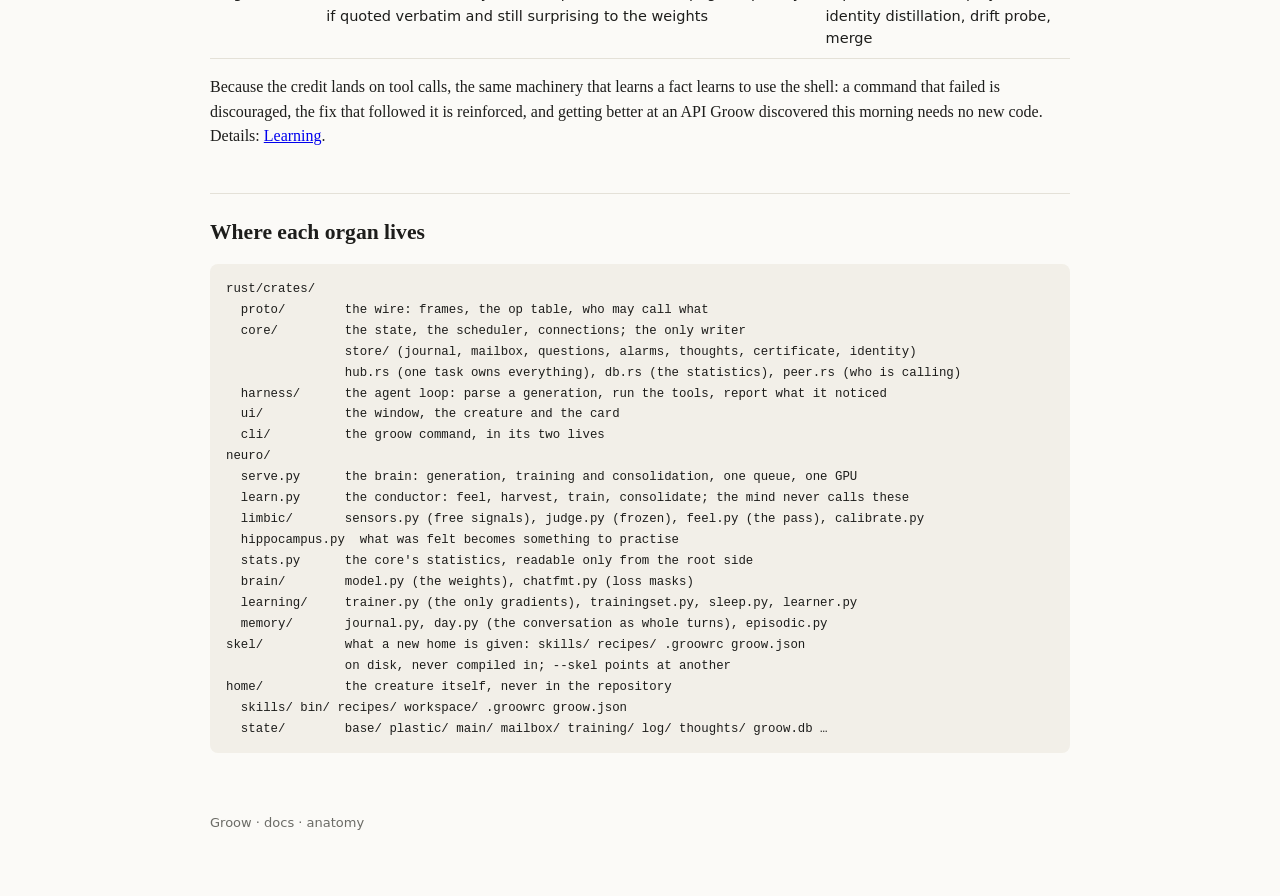
==== commit 903678c6: "skel is a directory, never compiled in The default prompt script was baked into the binary with incl" ====
--- a/docs/anatomy.html
+++ b/docs/anatomy.html
@@ -187,6 +187,7 @@
   learning/     trainer.py (the only gradients), trainingset.py, sleep.py, learner.py
   memory/       journal.py, day.py (the conversation as whole turns), episodic.py
 skel/           what a new home is given: skills/ recipes/ .groowrc groow.json
+                on disk, never compiled in; --skel points at another
 home/           the creature itself, never in the repository
   skills/ bin/ recipes/ workspace/ .groowrc groow.json
   state/        base/ plastic/ main/ mailbox/ training/ log/ thoughts/ groow.db …</code></pre>
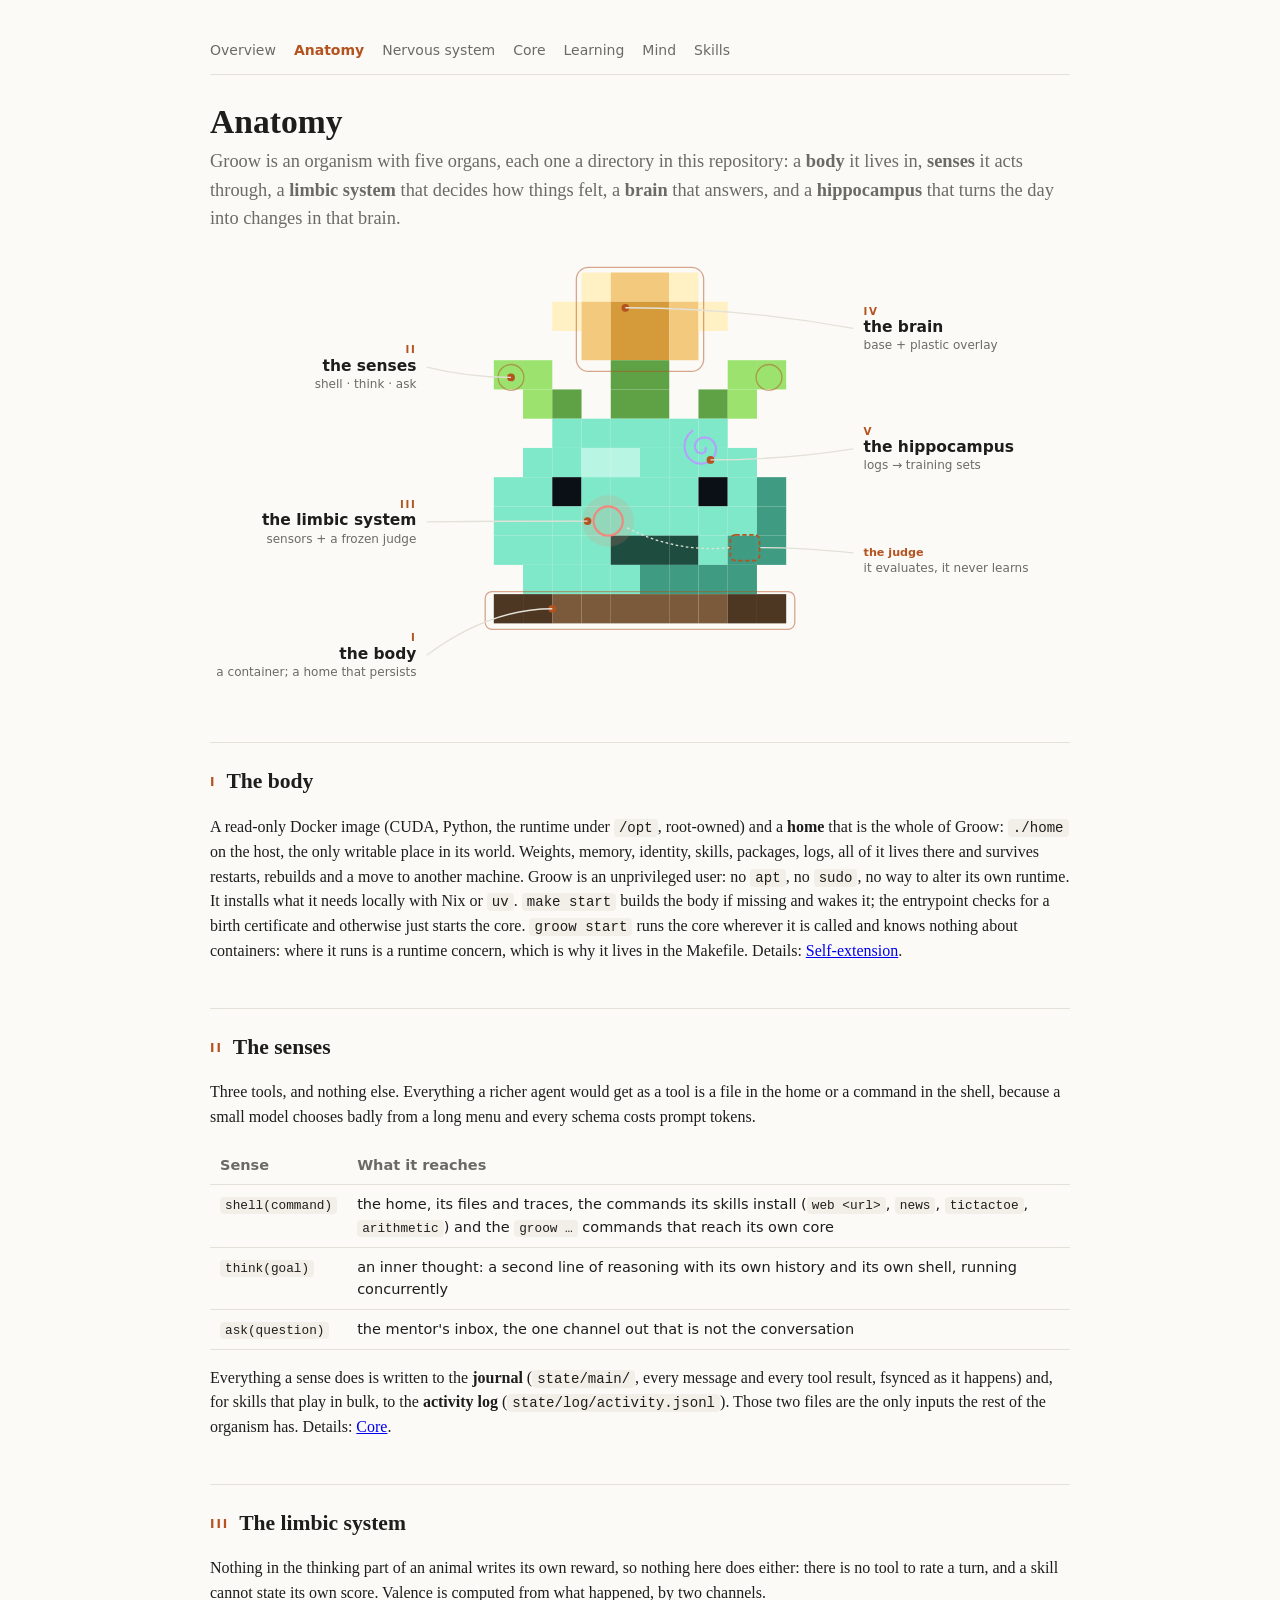
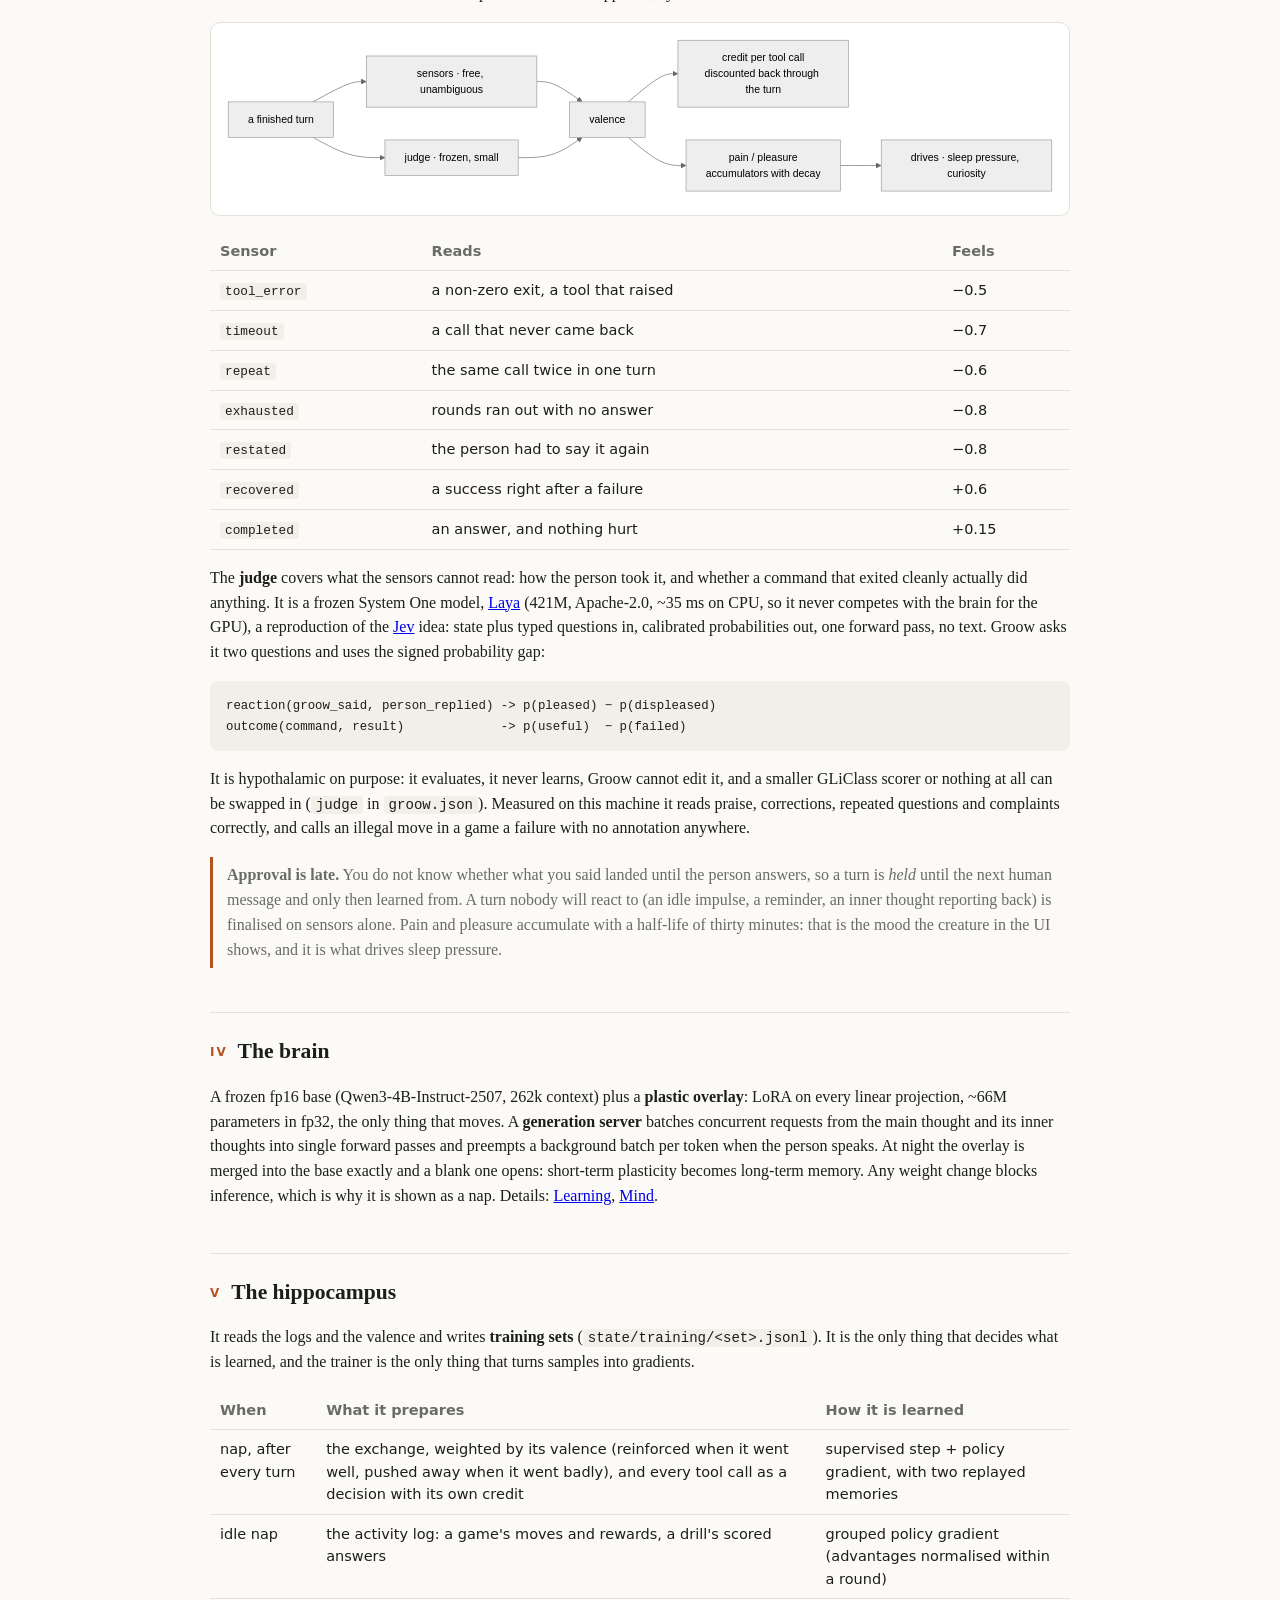
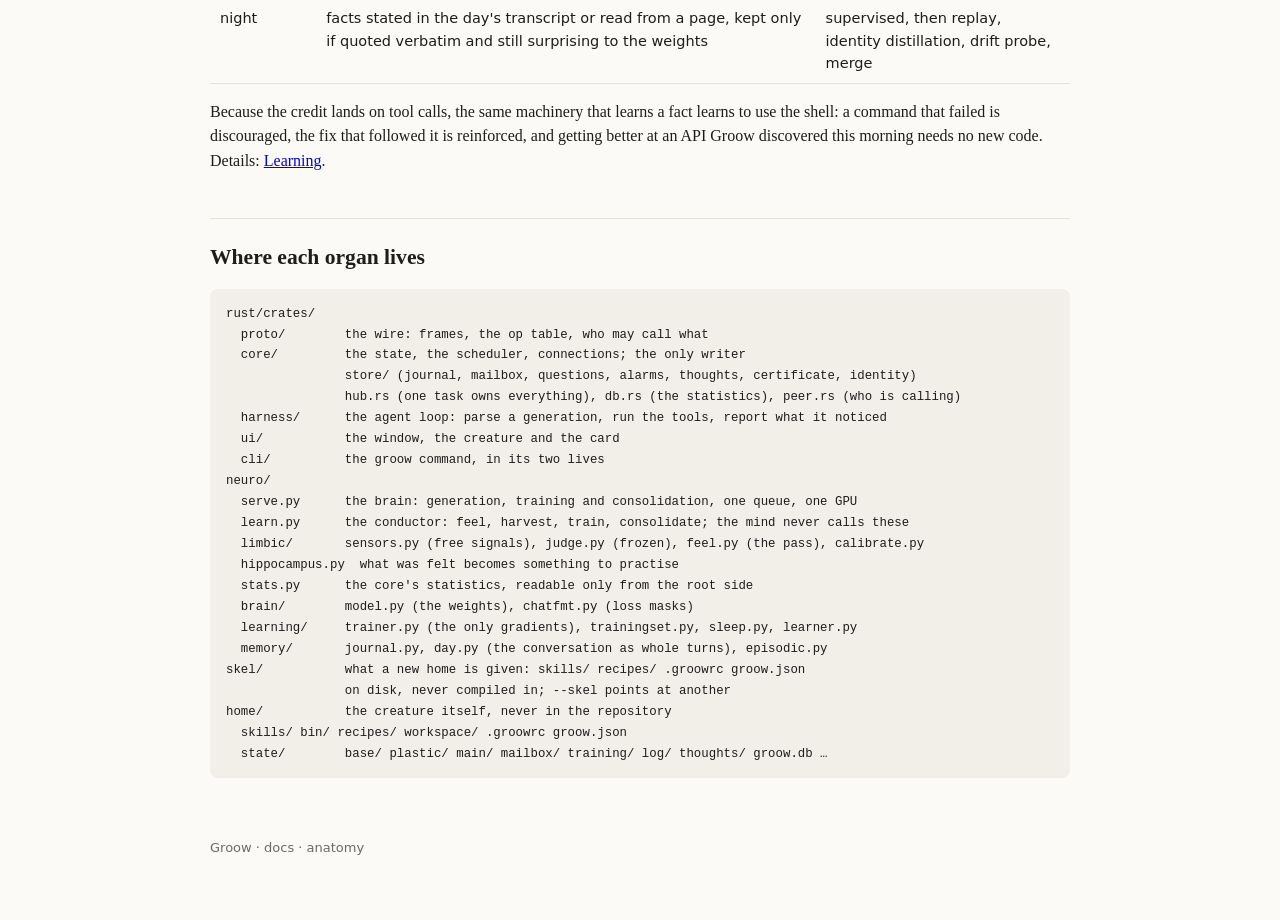
==== commit b194403c: "groow start starts the core; where it runs is the runtime's business `groow start` was really two co" ====
--- a/docs/anatomy.html
+++ b/docs/anatomy.html
@@ -121,7 +121,7 @@
 
 
 <h2><span class="roman">I</span>The body</h2>
-<p>A read-only Docker image (CUDA, Python, the runtime under <code>/opt</code>, root-owned) and a <b>home</b> that is the whole of Groow: <code>./home</code> on the host, the only writable place in its world. Weights, memory, identity, skills, packages, logs, all of it lives there and survives restarts, rebuilds and a move to another machine. Groow is an unprivileged user: no <code>apt</code>, no <code>sudo</code>, no way to alter its own runtime. It installs what it needs locally with Nix or <code>uv</code>. <code>./birth</code> (or <code>groow start</code>) creates the home, builds the body if missing, and gives birth the first time; the entrypoint checks for a birth certificate and otherwise just wakes it. Details: <a href="extension.html">Self-extension</a>.</p>
+<p>A read-only Docker image (CUDA, Python, the runtime under <code>/opt</code>, root-owned) and a <b>home</b> that is the whole of Groow: <code>./home</code> on the host, the only writable place in its world. Weights, memory, identity, skills, packages, logs, all of it lives there and survives restarts, rebuilds and a move to another machine. Groow is an unprivileged user: no <code>apt</code>, no <code>sudo</code>, no way to alter its own runtime. It installs what it needs locally with Nix or <code>uv</code>. <code>make start</code> builds the body if missing and wakes it; the entrypoint checks for a birth certificate and otherwise just starts the core. <code>groow start</code> runs the core wherever it is called and knows nothing about containers: where it runs is a runtime concern, which is why it lives in the Makefile. Details: <a href="extension.html">Self-extension</a>.</p>
 
 <h2><span class="roman">II</span>The senses</h2>
 <p>Three tools, and nothing else. Everything a richer agent would get as a tool is a file in the home or a command in the shell, because a small model chooses badly from a long menu and every schema costs prompt tokens.</p>
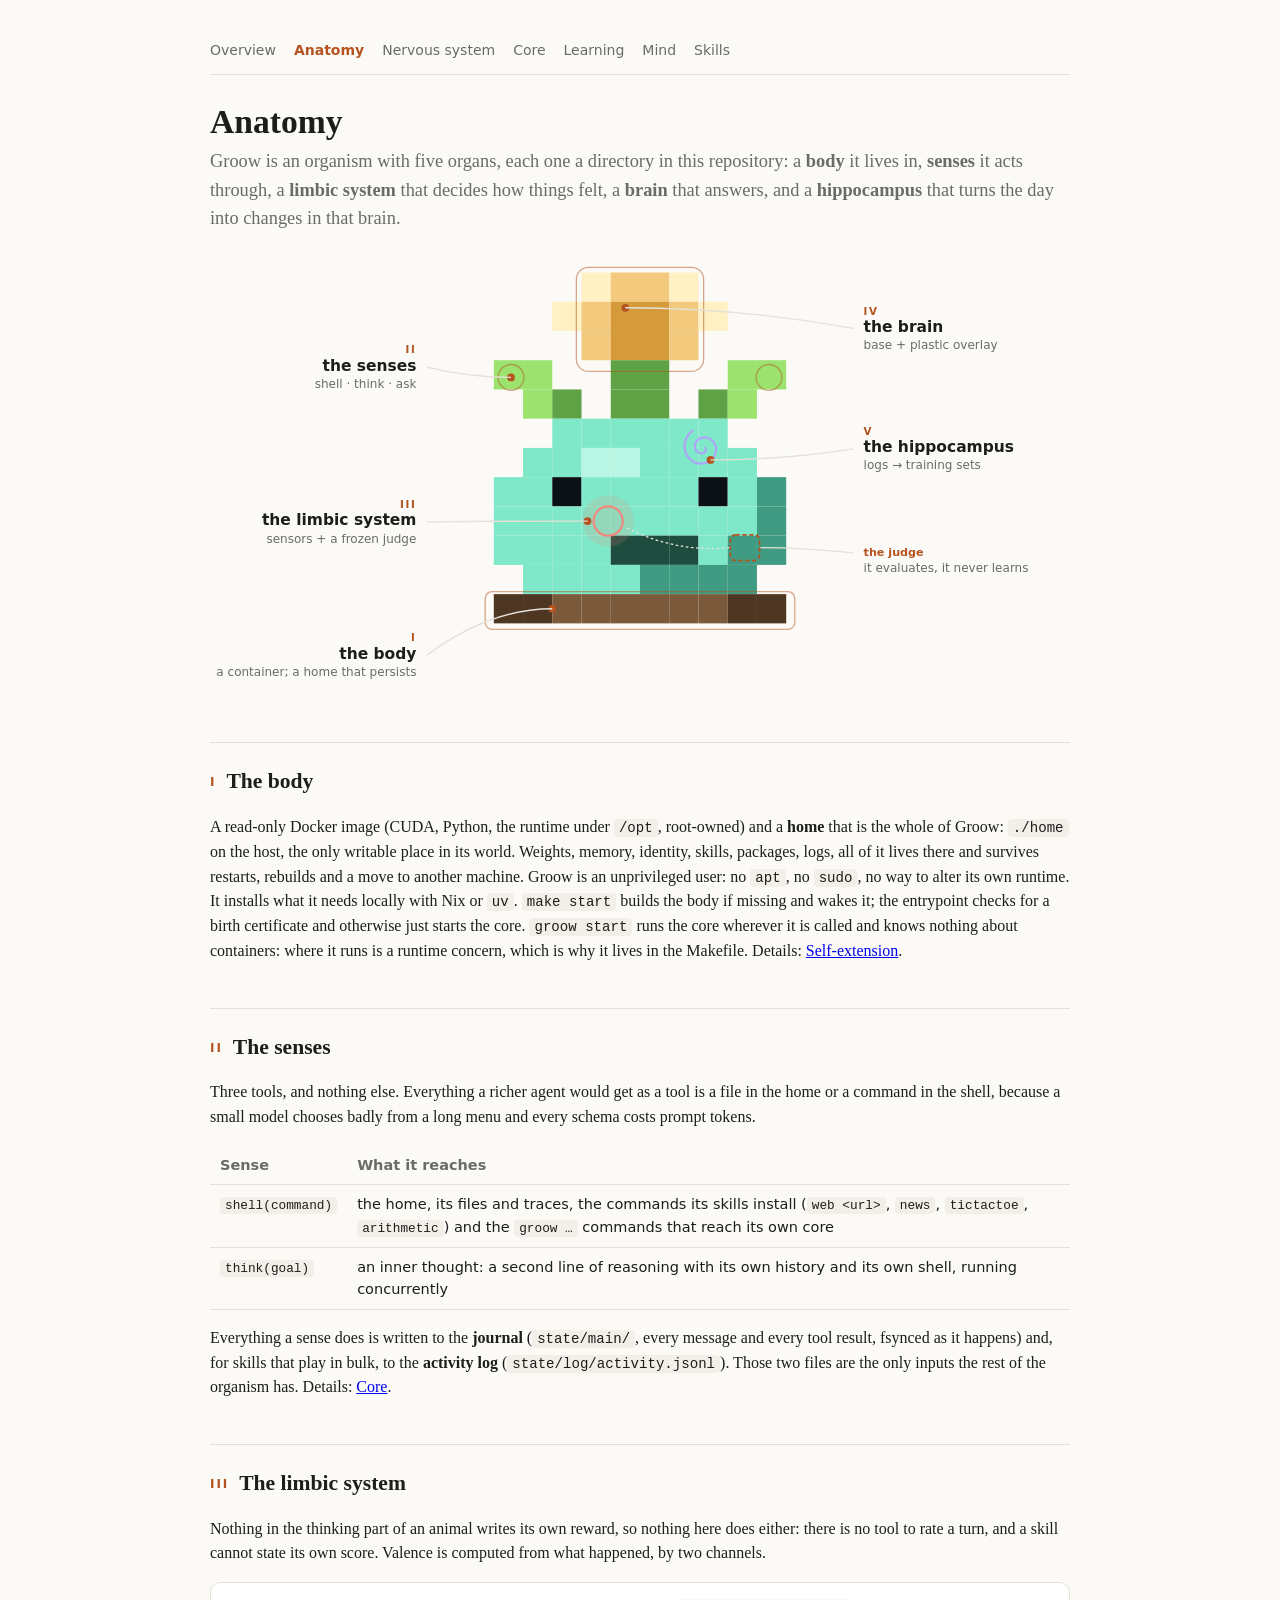
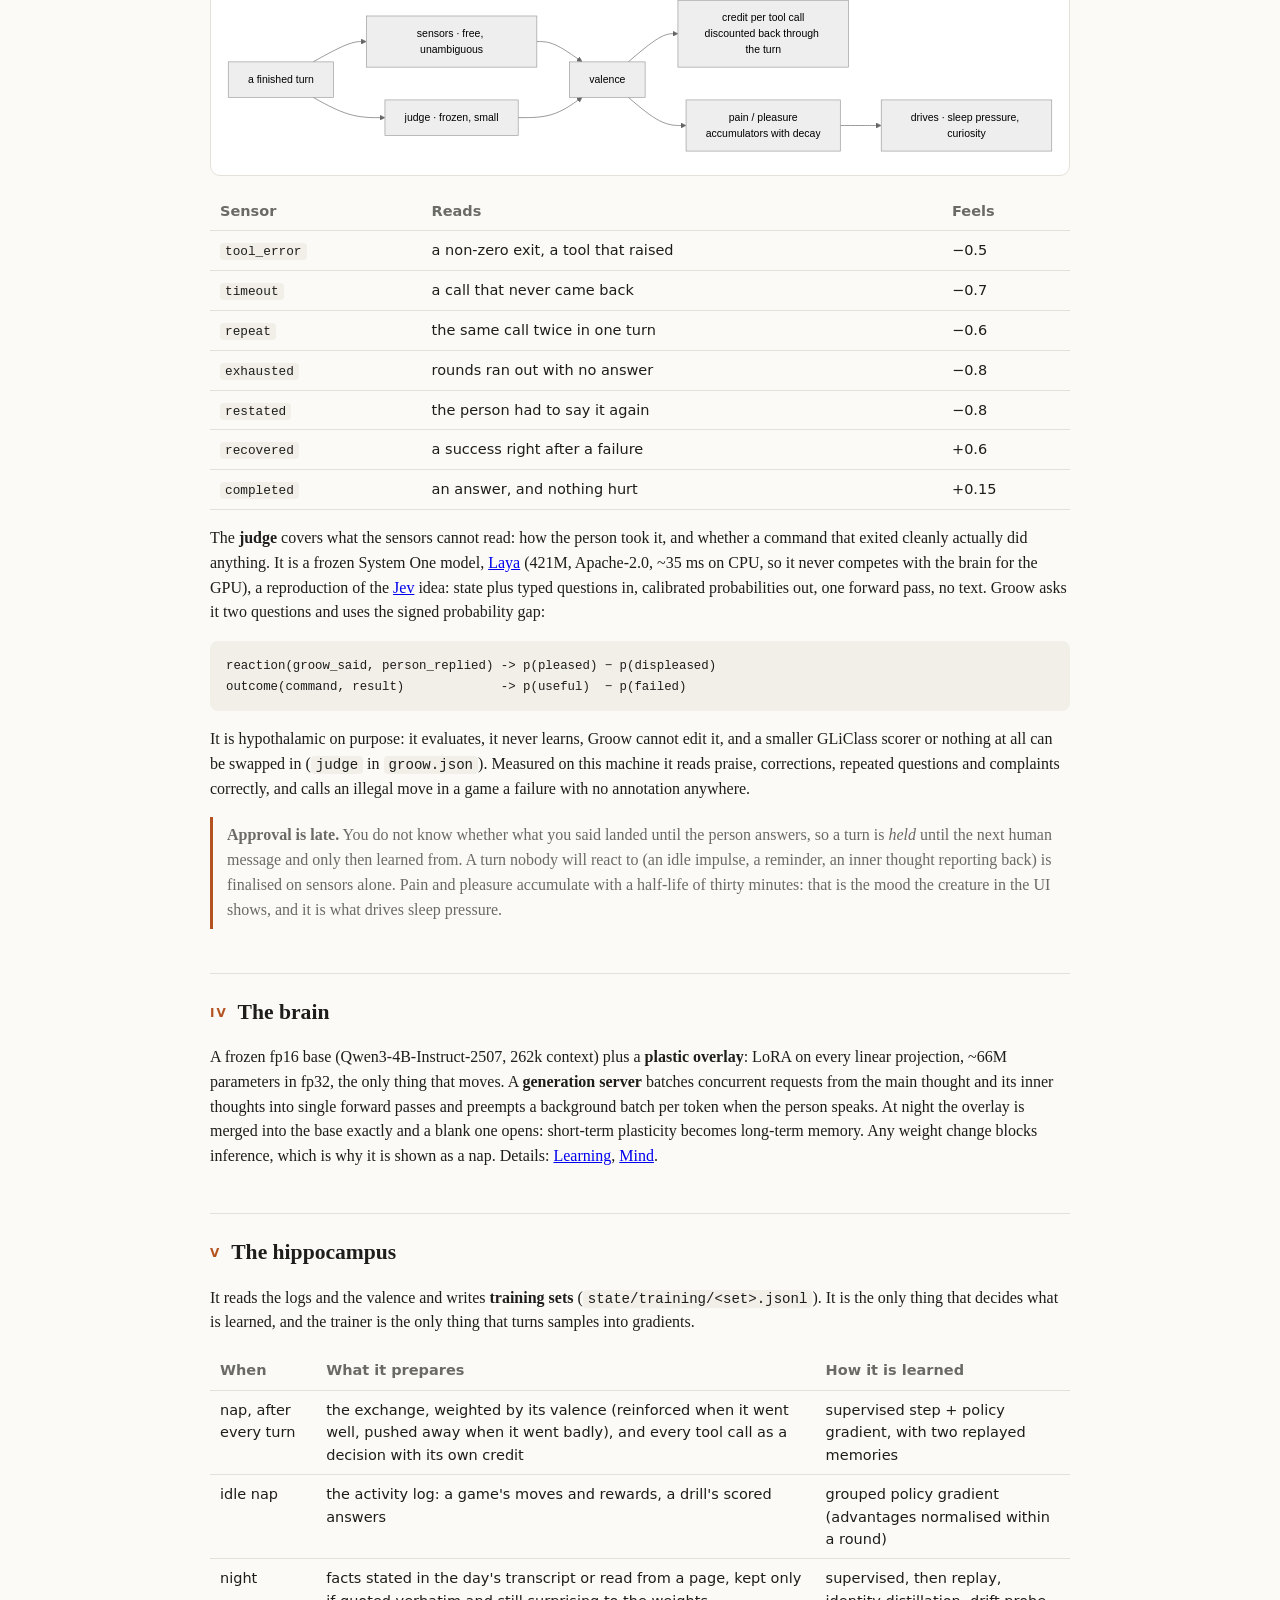
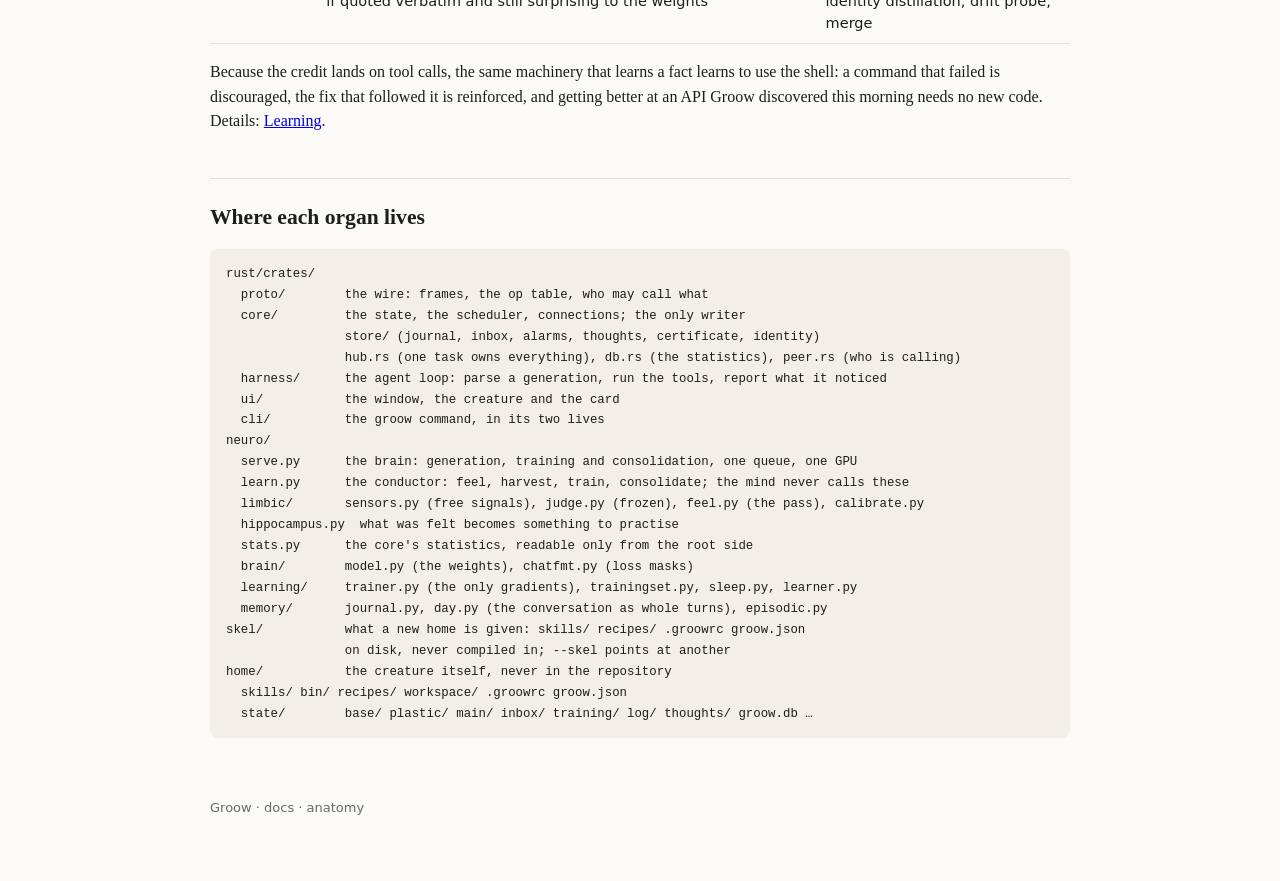
==== commit 725cc67d: "one inbox: everything that comes at it, in the order it arrived `ask` was a mistake. It gave the min" ====
--- a/docs/anatomy.html
+++ b/docs/anatomy.html
@@ -128,7 +128,7 @@
 <table><tr><th>Sense</th><th>What it reaches</th></tr>
 <tr><td><code>shell(command)</code></td><td>the home, its files and traces, the commands its skills install (<code>web &lt;url&gt;</code>, <code>news</code>, <code>tictactoe</code>, <code>arithmetic</code>) and the <code>groow …</code> commands that reach its own core</td></tr>
 <tr><td><code>think(goal)</code></td><td>an inner thought: a second line of reasoning with its own history and its own shell, running concurrently</td></tr>
-<tr><td><code>ask(question)</code></td><td>the mentor's inbox, the one channel out that is not the conversation</td></tr></table>
+</table>
 <p>Everything a sense does is written to the <b>journal</b> (<code>state/main/</code>, every message and every tool result, fsynced as it happens) and, for skills that play in bulk, to the <b>activity log</b> (<code>state/log/activity.jsonl</code>). Those two files are the only inputs the rest of the organism has. Details: <a href="core.html">Core</a>.</p>
 
 <h2><span class="roman">III</span>The limbic system</h2>
@@ -172,7 +172,7 @@
 <pre><code>rust/crates/
   proto/        the wire: frames, the op table, who may call what
   core/         the state, the scheduler, connections; the only writer
-                store/ (journal, mailbox, questions, alarms, thoughts, certificate, identity)
+                store/ (journal, inbox, alarms, thoughts, certificate, identity)
                 hub.rs (one task owns everything), db.rs (the statistics), peer.rs (who is calling)
   harness/      the agent loop: parse a generation, run the tools, report what it noticed
   ui/           the window, the creature and the card
@@ -190,6 +190,6 @@
                 on disk, never compiled in; --skel points at another
 home/           the creature itself, never in the repository
   skills/ bin/ recipes/ workspace/ .groowrc groow.json
-  state/        base/ plastic/ main/ mailbox/ training/ log/ thoughts/ groow.db …</code></pre>
+  state/        base/ plastic/ main/ inbox/ training/ log/ thoughts/ groow.db …</code></pre>
 <footer>Groow · docs · anatomy</footer>
 </main></body></html>
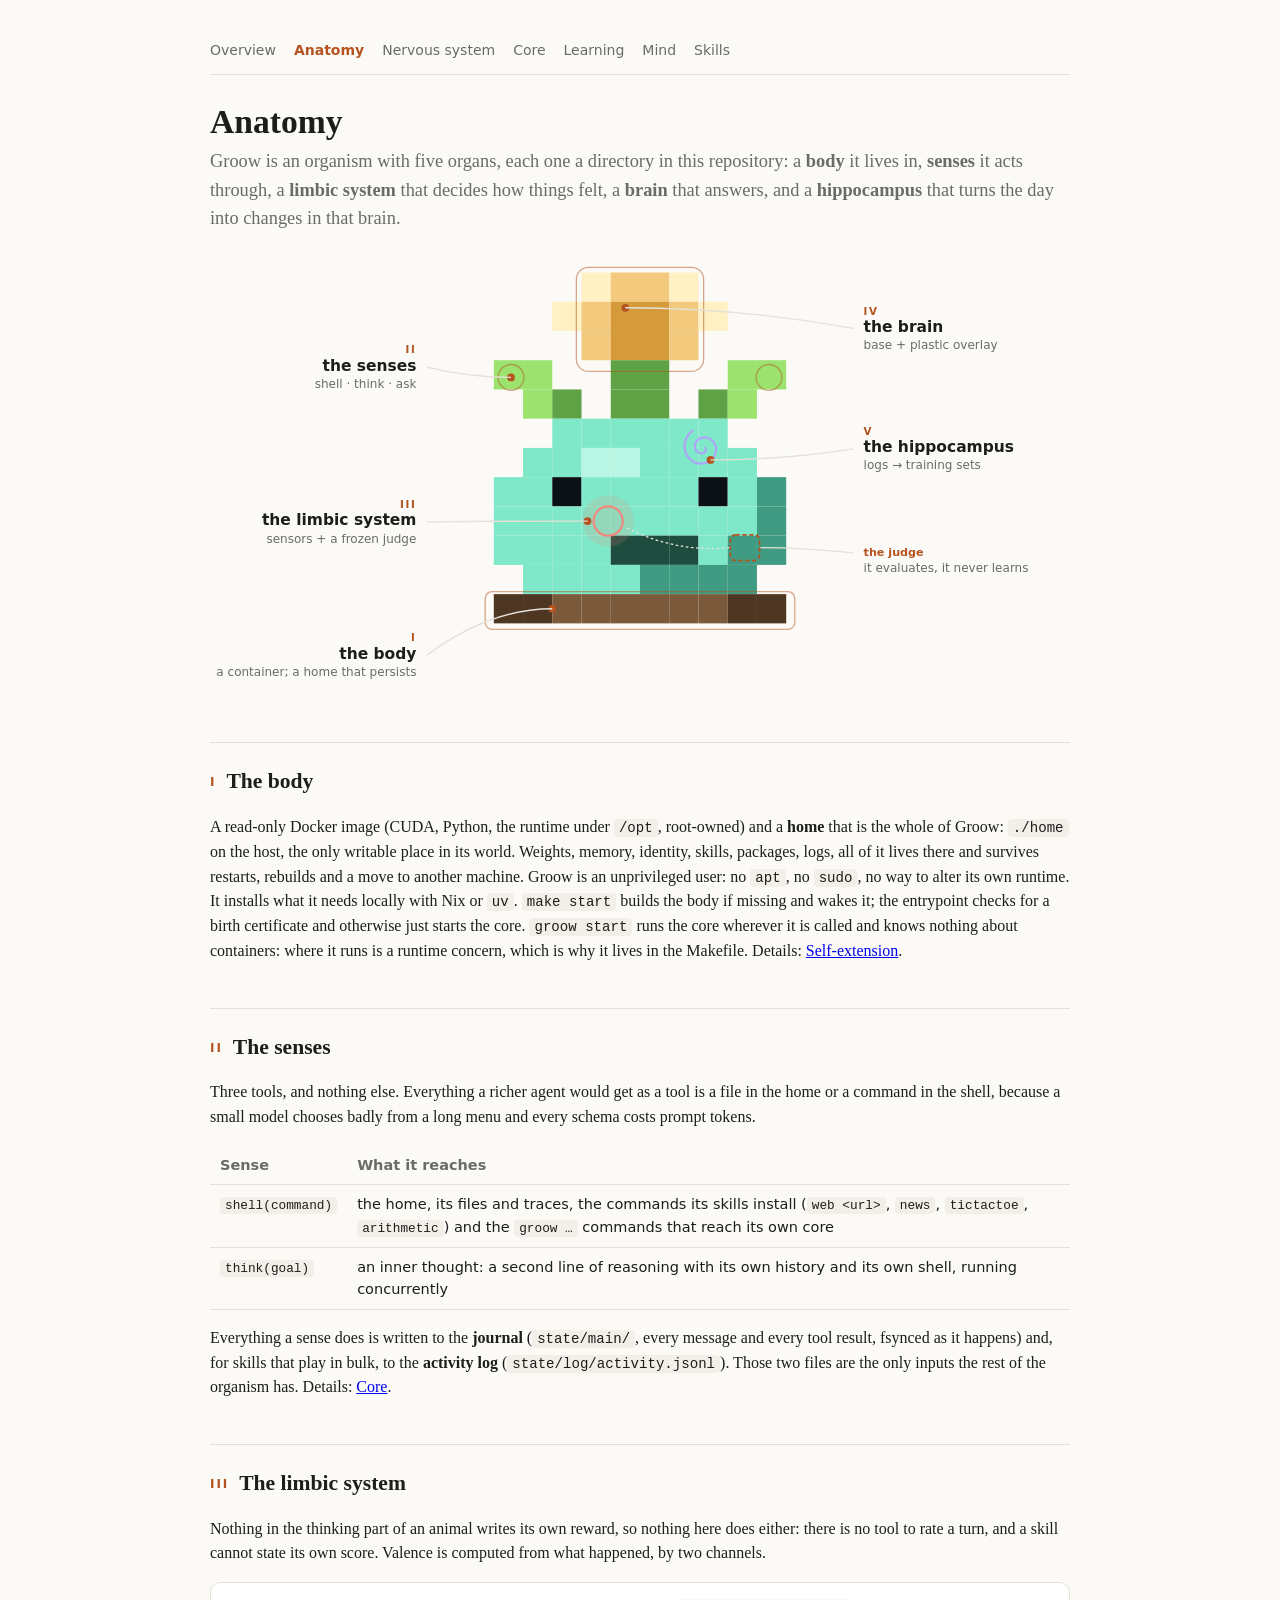
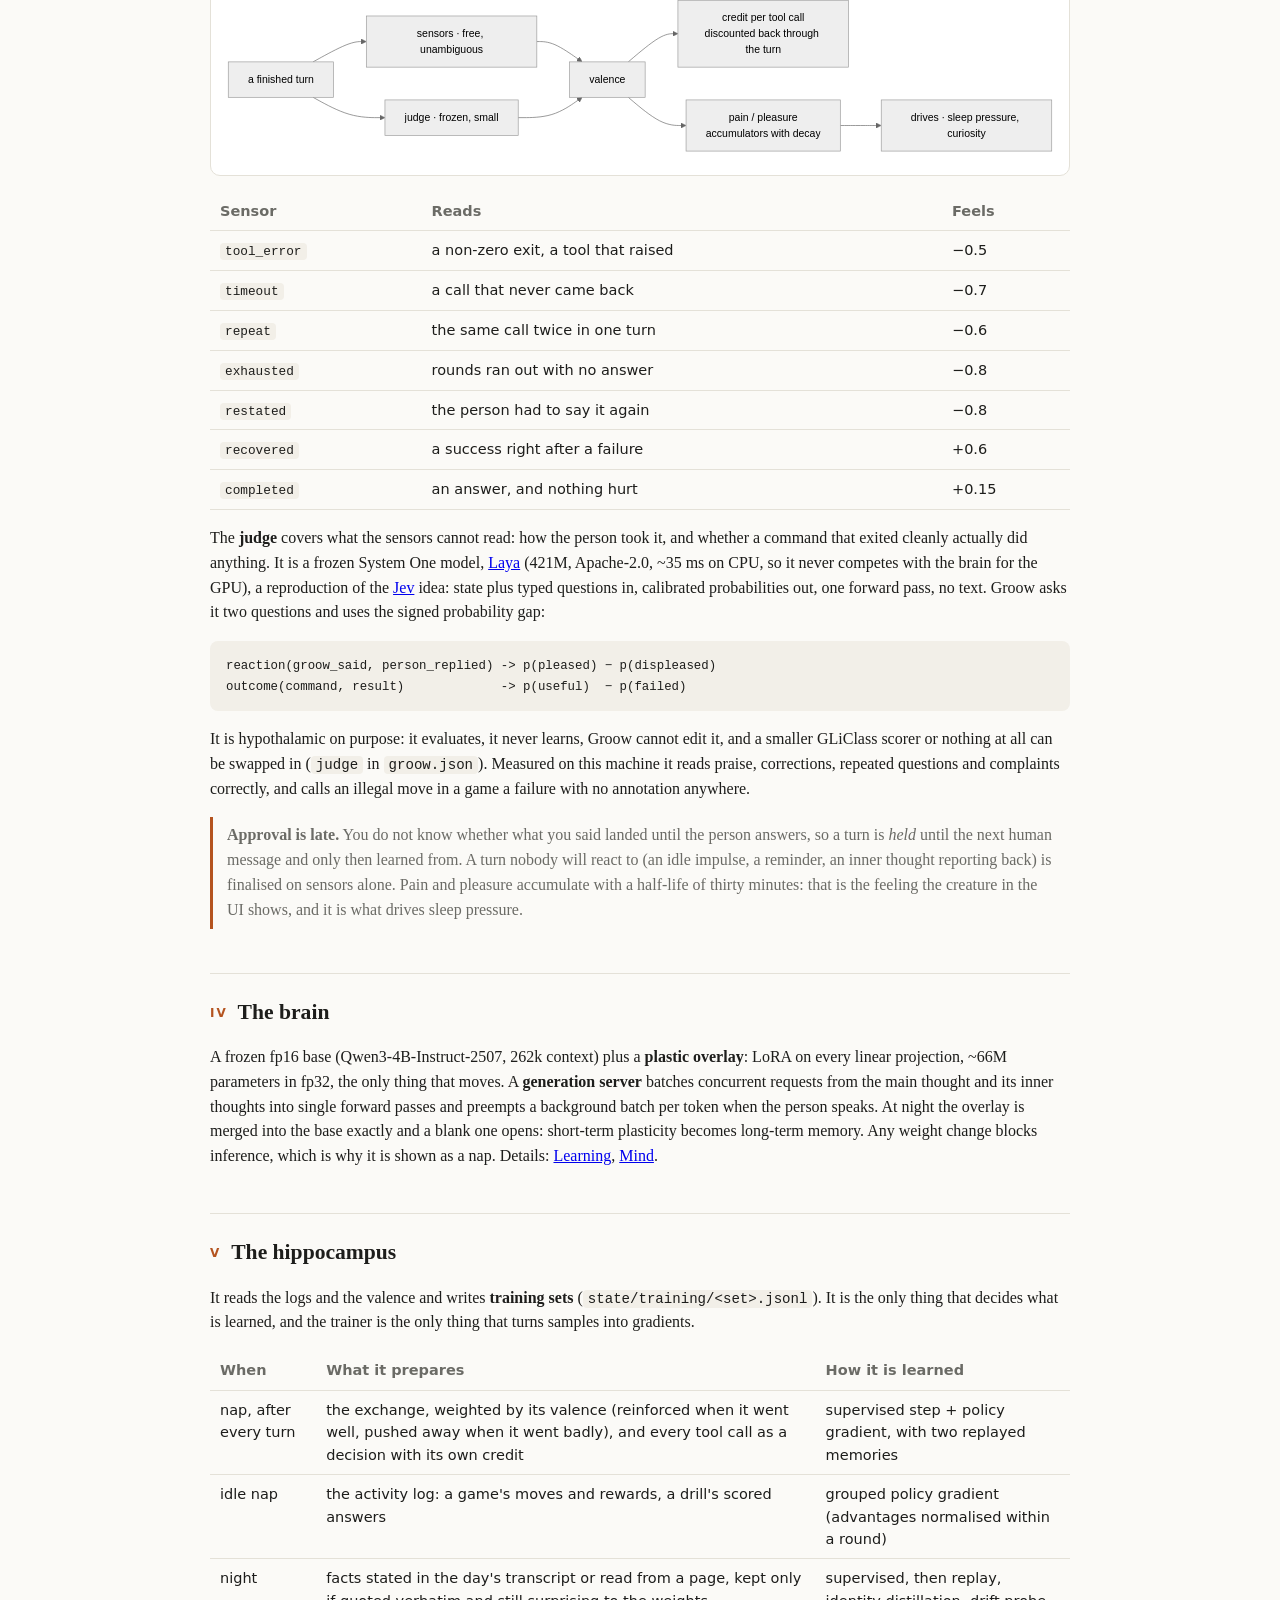
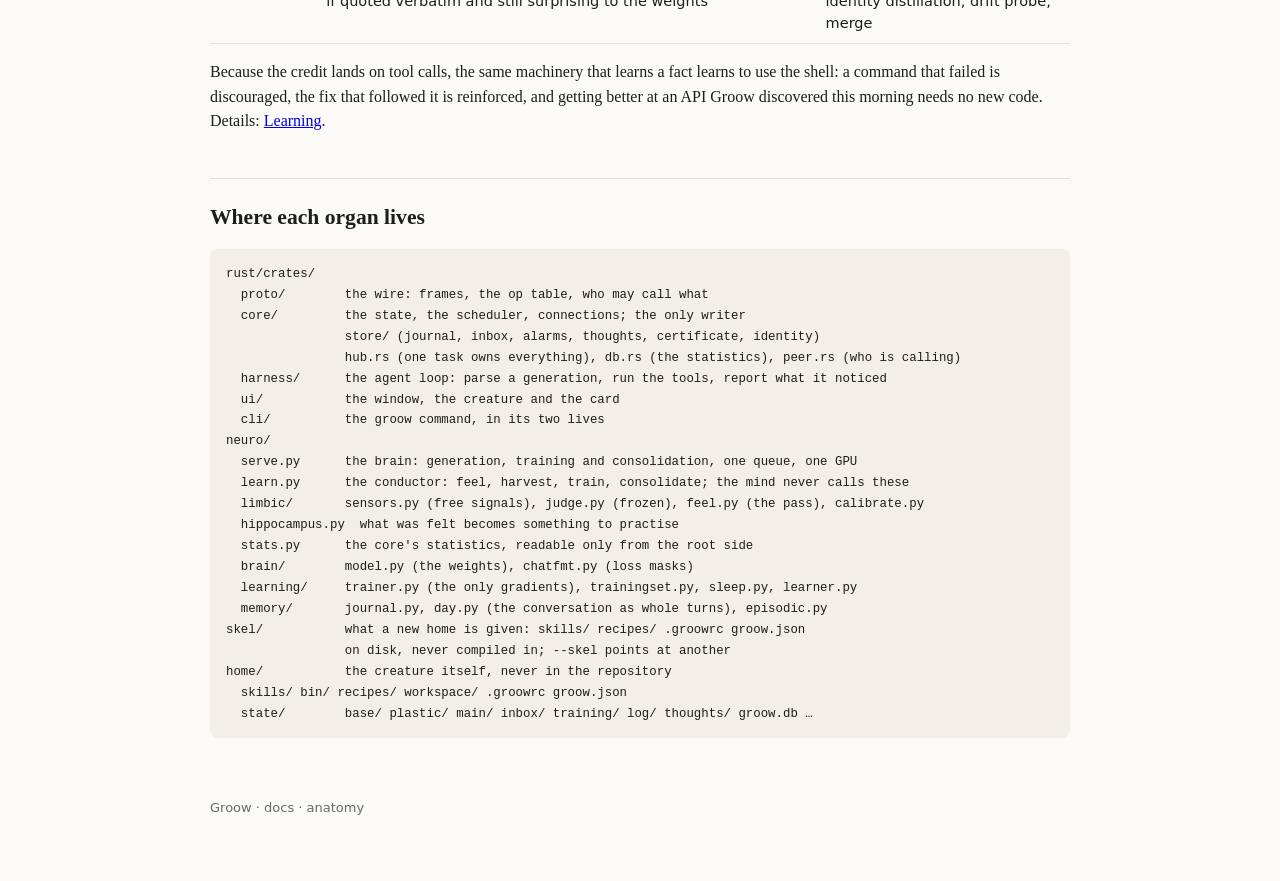
==== commit 7b7ced7e: "the window wears the brainstem's word, and the docs say what is true The window kept its own list of" ====
--- a/docs/anatomy.html
+++ b/docs/anatomy.html
@@ -155,7 +155,7 @@
 <pre><code>reaction(groow_said, person_replied) -> p(pleased) − p(displeased)
 outcome(command, result)             -> p(useful)  − p(failed)</code></pre>
 <p>It is hypothalamic on purpose: it evaluates, it never learns, Groow cannot edit it, and a smaller GLiClass scorer or nothing at all can be swapped in (<code>judge</code> in <code>groow.json</code>). Measured on this machine it reads praise, corrections, repeated questions and complaints correctly, and calls an illegal move in a game a failure with no annotation anywhere.</p>
-<p class="note"><b>Approval is late.</b> You do not know whether what you said landed until the person answers, so a turn is <em>held</em> until the next human message and only then learned from. A turn nobody will react to (an idle impulse, a reminder, an inner thought reporting back) is finalised on sensors alone. Pain and pleasure accumulate with a half-life of thirty minutes: that is the mood the creature in the UI shows, and it is what drives sleep pressure.</p>
+<p class="note"><b>Approval is late.</b> You do not know whether what you said landed until the person answers, so a turn is <em>held</em> until the next human message and only then learned from. A turn nobody will react to (an idle impulse, a reminder, an inner thought reporting back) is finalised on sensors alone. Pain and pleasure accumulate with a half-life of thirty minutes: that is the feeling the creature in the UI shows, and it is what drives sleep pressure.</p>
 
 <h2><span class="roman">IV</span>The brain</h2>
 <p>A frozen fp16 base (Qwen3-4B-Instruct-2507, 262k context) plus a <b>plastic overlay</b>: LoRA on every linear projection, ~66M parameters in fp32, the only thing that moves. A <b>generation server</b> batches concurrent requests from the main thought and its inner thoughts into single forward passes and preempts a background batch per token when the person speaks. At night the overlay is merged into the base exactly and a blank one opens: short-term plasticity becomes long-term memory. Any weight change blocks inference, which is why it is shown as a nap. Details: <a href="learning.html">Learning</a>, <a href="mind.html">Mind</a>.</p>
